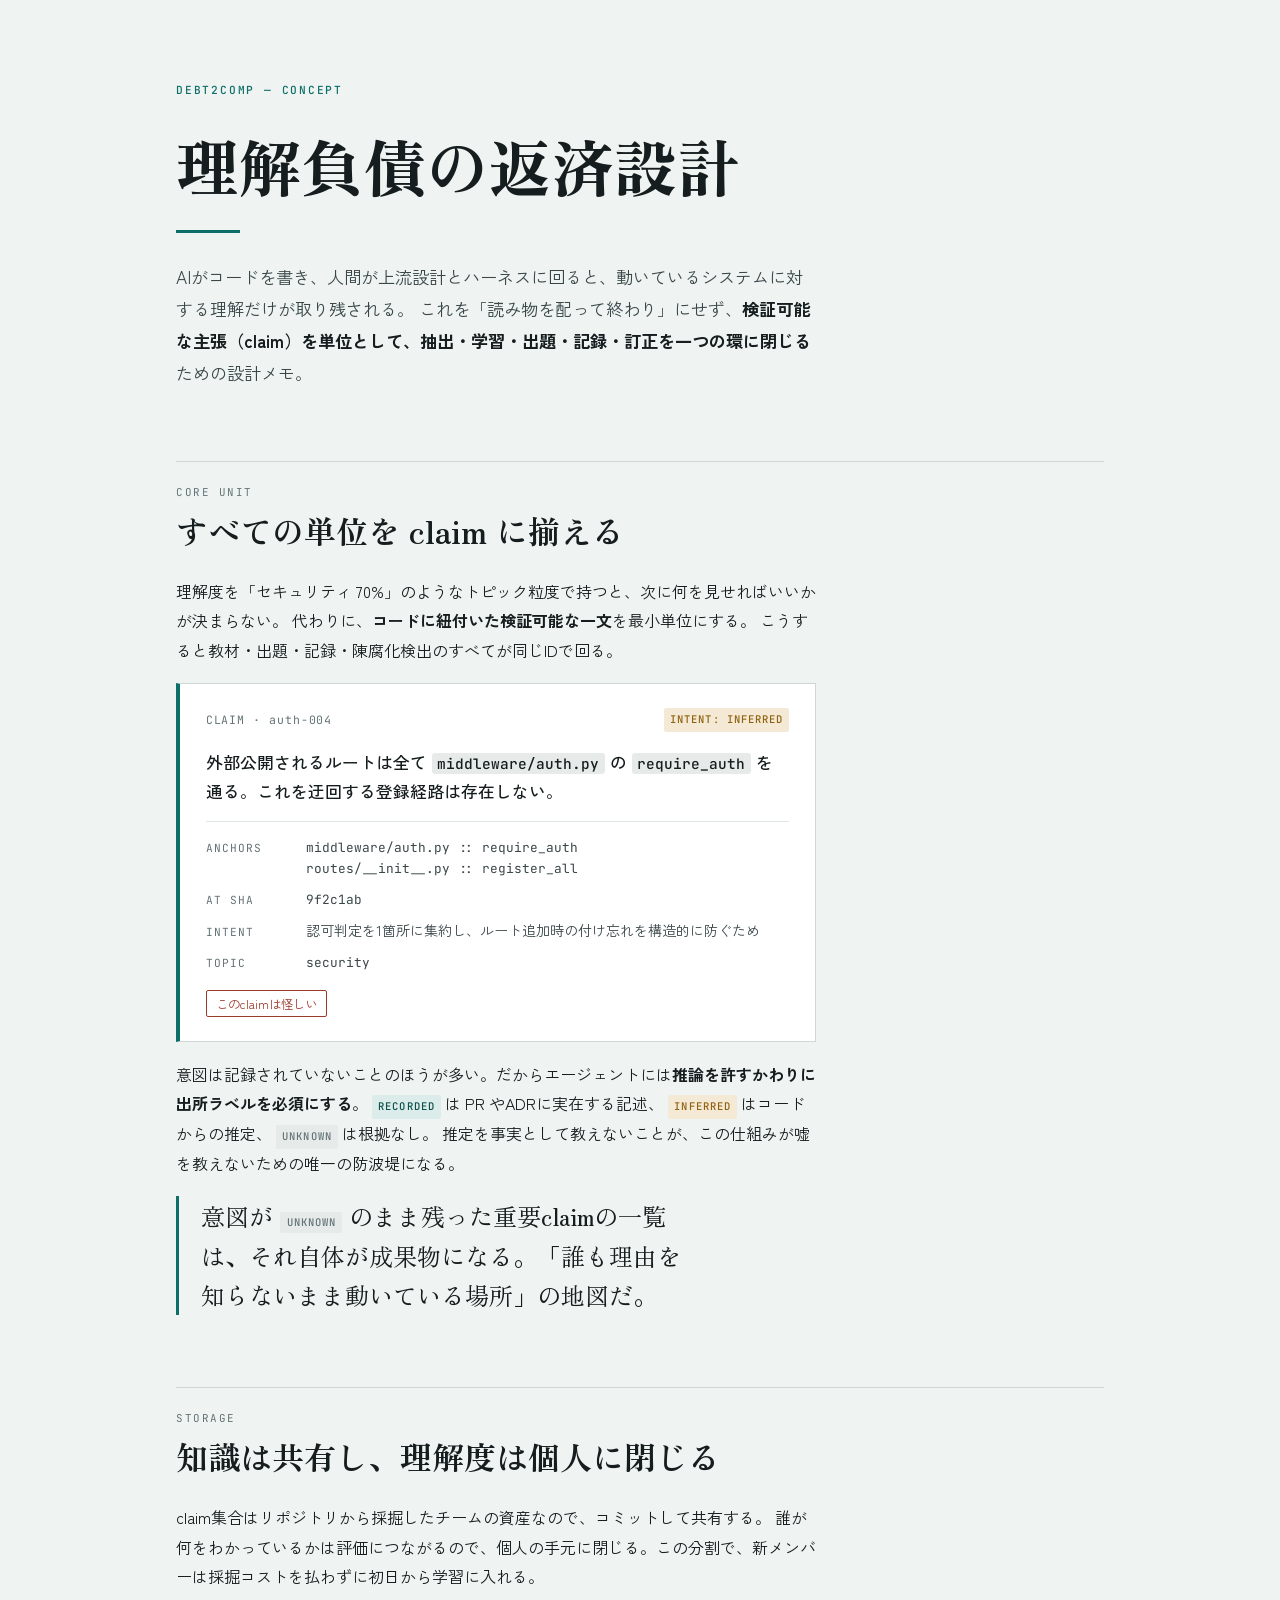
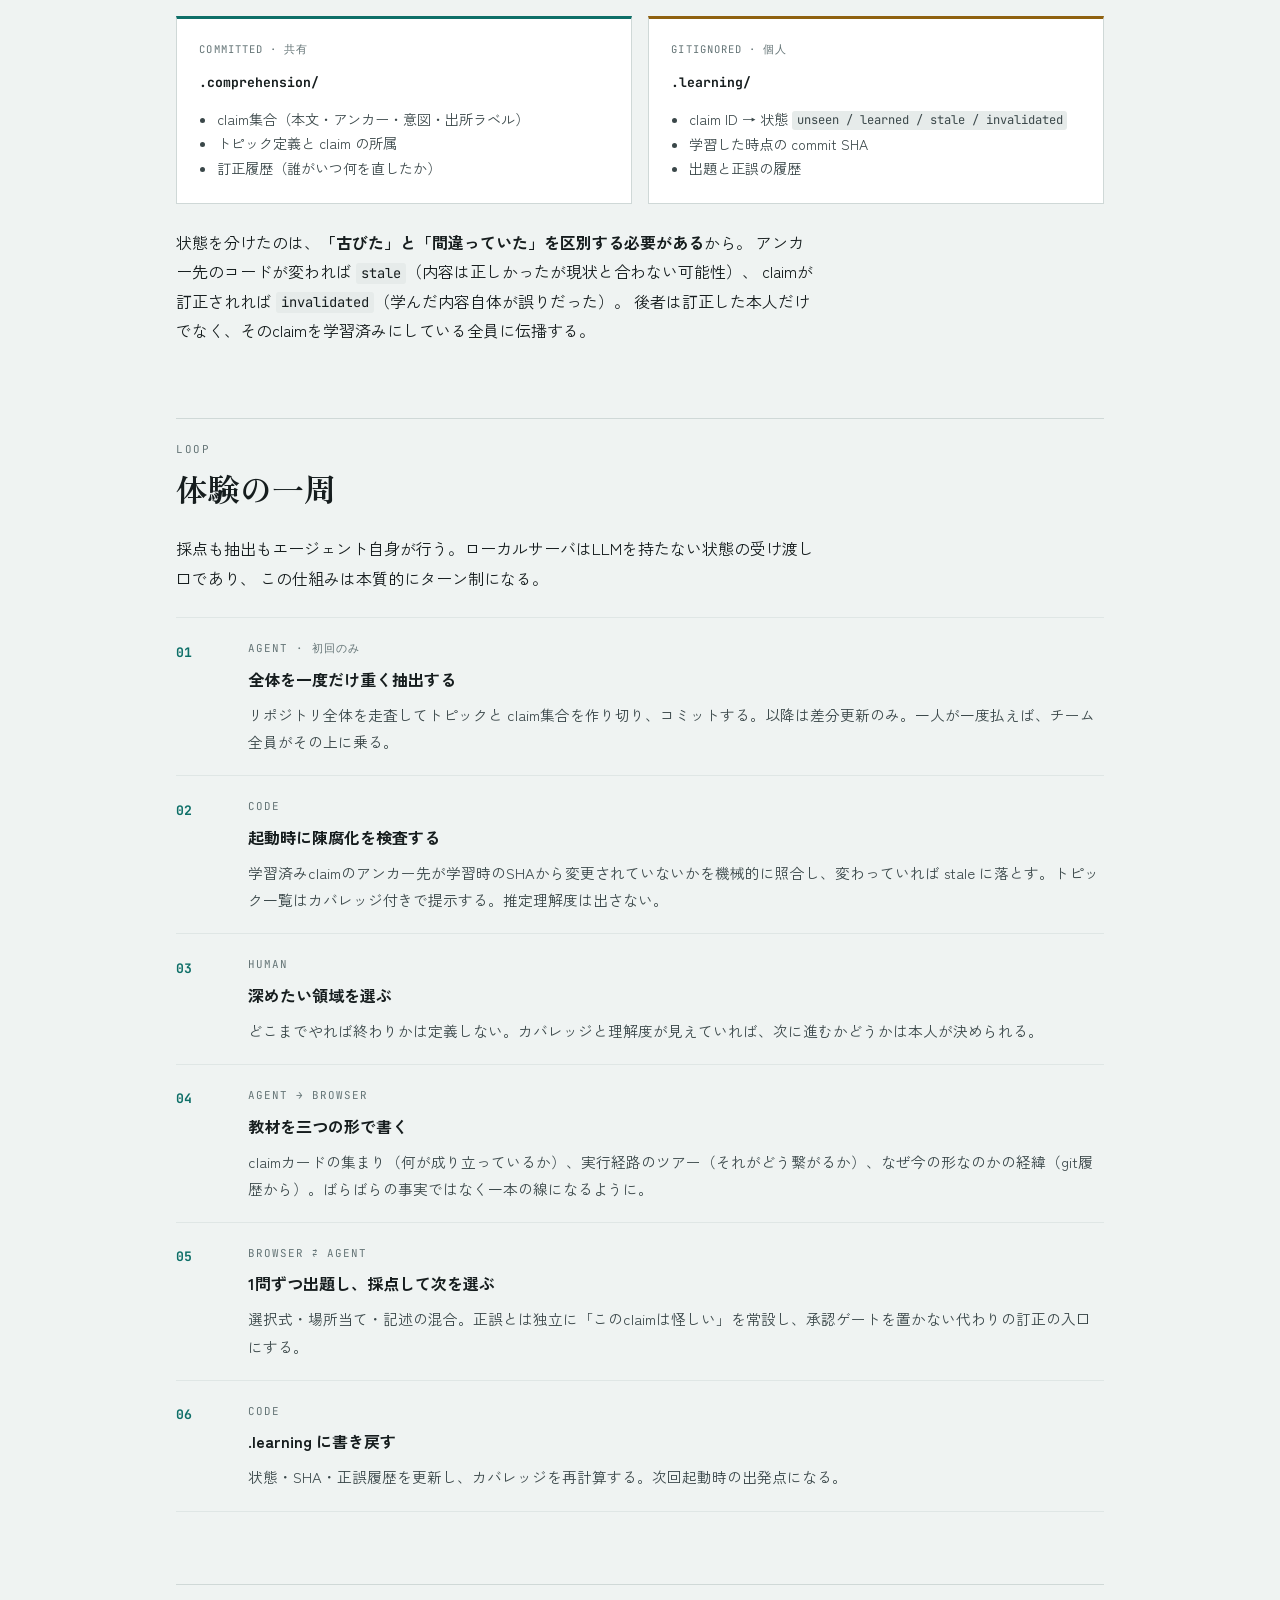
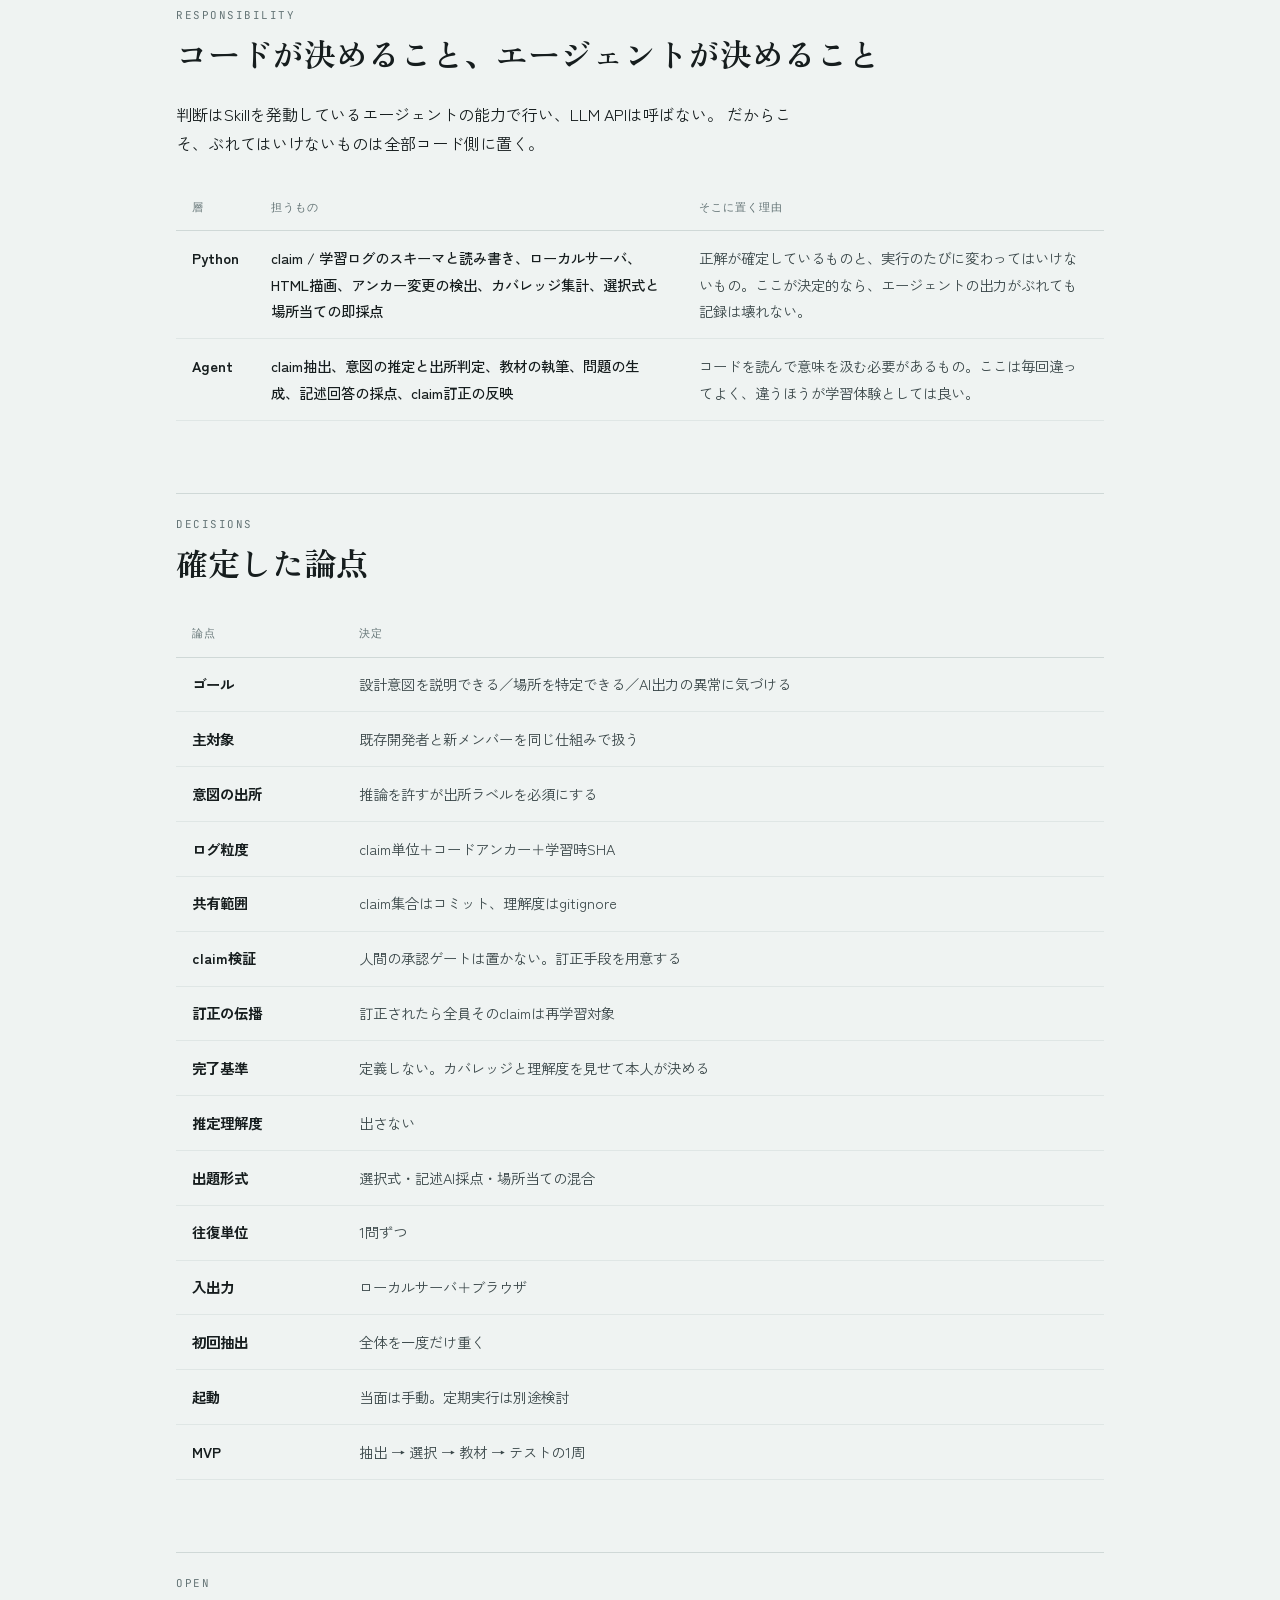
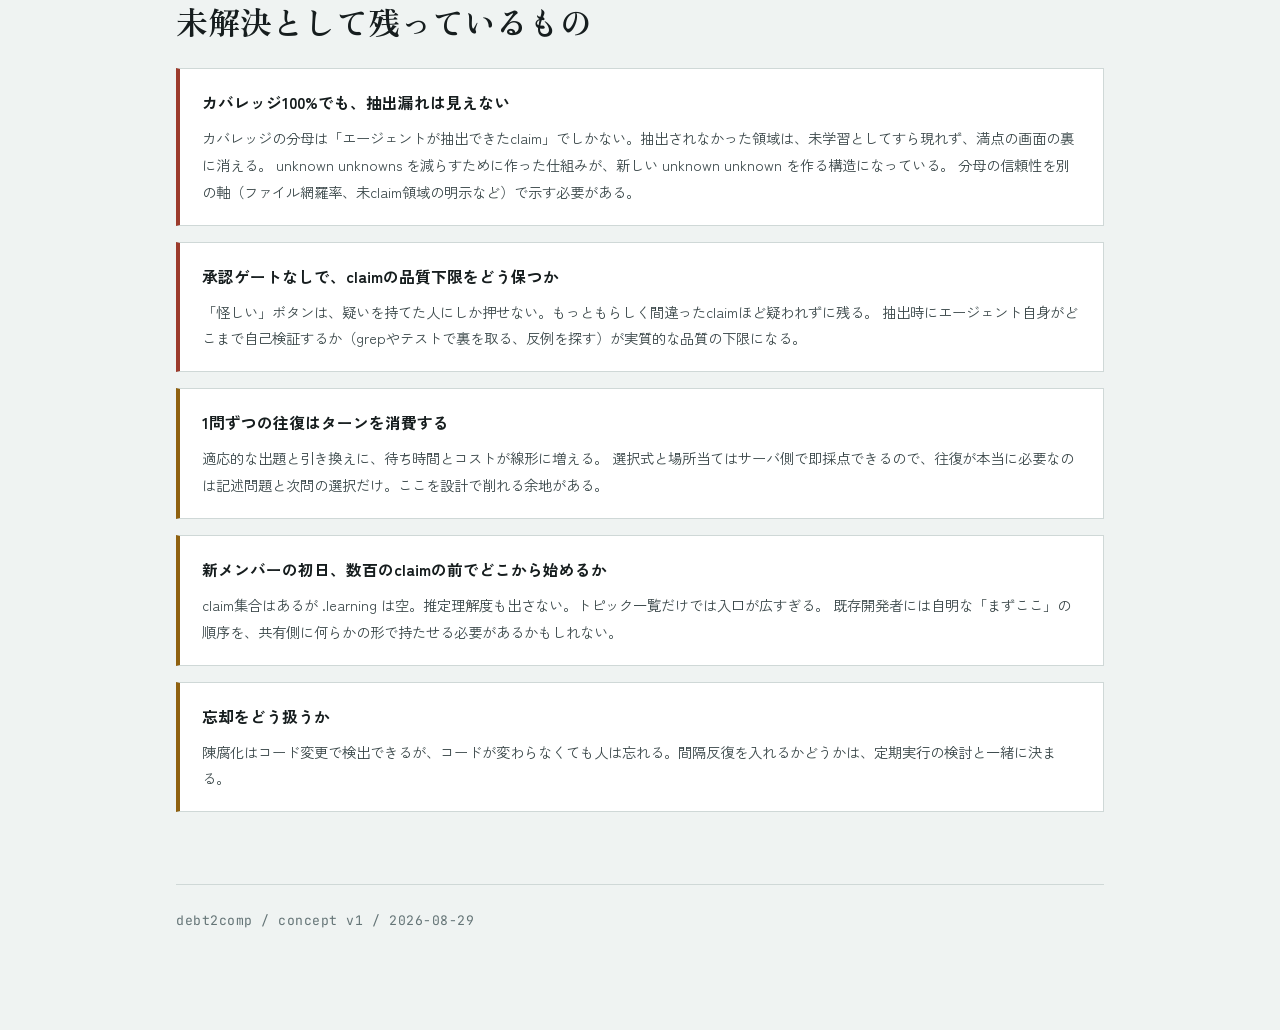
==== docs/concept.html @ 89a6f0db "Add concept doc for comprehension debt skill claimを単位にリポジトリ理解を再構築するAgent Skillの設計コンセプト。 共有するclaim集合と" ====
<!doctype html>
<html lang="ja">
<head>
<meta charset="utf-8">
<meta name="viewport" content="width=device-width, initial-scale=1">
<title>理解負債の返済設計</title>
<link rel="preconnect" href="https://fonts.googleapis.com">
<link rel="preconnect" href="https://fonts.gstatic.com" crossorigin>
<link rel="stylesheet" href="https://fonts.googleapis.com/css2?family=Zen+Old+Mincho:wght@400;700;900&family=Zen+Kaku+Gothic+New:wght@400;500;700&family=JetBrains+Mono:wght@400;500;700&display=swap">

<style>
  :root {
    --bg:        #eff3f2;
    --surface:   #ffffff;
    --surface-2: #e6ebea;
    --ink:       #161d1e;
    --ink-2:     #3a4749;
    --muted:     #647476;
    --rule:      #cfd8d7;
    --rule-soft: #dfe6e5;
    --accent:    #0e6f68;
    --accent-2:  #0b514c;
    --accent-wash:#dcecea;
    --warn:      #8f6110;
    --warn-wash: #f4e9d4;
    --risk:      #9c3b2c;
    --risk-wash: #f4e2de;
    --neutral-chip: #8b9a9b;

    --f-display: "Zen Old Mincho", "Hiragino Mincho ProN", "Yu Mincho", Georgia, serif;
    --f-body: "Zen Kaku Gothic New", "Hiragino Sans", "Yu Gothic", system-ui, sans-serif;
    --f-mono: "JetBrains Mono", ui-monospace, "SFMono-Regular", Menlo, monospace;

    --col: 40rem;
    --wide: 58rem;
  }

  @media (prefers-color-scheme: dark) {
    :root:not([data-theme="light"]) {
      --bg:        #101516;
      --surface:   #171e1f;
      --surface-2: #1e2728;
      --ink:       #e4ebea;
      --ink-2:     #bfcbca;
      --muted:     #8b9c9c;
      --rule:      #2b3737;
      --rule-soft: #232d2e;
      --accent:    #4cb8ad;
      --accent-2:  #7fd3c9;
      --accent-wash:#17322f;
      --warn:      #d4a04a;
      --warn-wash: #33280f;
      --risk:      #e08a78;
      --risk-wash: #3a201a;
      --neutral-chip: #6d7d7e;
    }
  }

  :root[data-theme="dark"] {
    --bg:        #101516;
    --surface:   #171e1f;
    --surface-2: #1e2728;
    --ink:       #e4ebea;
    --ink-2:     #bfcbca;
    --muted:     #8b9c9c;
    --rule:      #2b3737;
    --rule-soft: #232d2e;
    --accent:    #4cb8ad;
    --accent-2:  #7fd3c9;
    --accent-wash:#17322f;
    --warn:      #d4a04a;
    --warn-wash: #33280f;
    --risk:      #e08a78;
    --risk-wash: #3a201a;
    --neutral-chip: #6d7d7e;
  }

  * { box-sizing: border-box; }

  body {
    background: var(--bg);
    color: var(--ink);
    font-family: var(--f-body);
    font-size: 16px;
    line-height: 1.85;
    margin: 0;
    padding: 0 1.5rem 6rem;
    -webkit-font-smoothing: antialiased;
  }

  .wrap {
    max-width: var(--wide);
    margin: 0 auto;
    display: flex;
    flex-direction: column;
    gap: 4.5rem;
  }

  .col { max-width: var(--col); }

  /* ---------- masthead ---------- */

  header.mast {
    padding: 5rem 0 0;
    display: flex;
    flex-direction: column;
    gap: 1.75rem;
  }

  .eyebrow {
    font-family: var(--f-mono);
    font-size: 0.7rem;
    letter-spacing: 0.16em;
    text-transform: uppercase;
    color: var(--accent);
    font-weight: 500;
  }

  h1 {
    font-family: var(--f-display);
    font-weight: 900;
    font-size: clamp(2.4rem, 6vw, 3.9rem);
    line-height: 1.18;
    letter-spacing: 0.01em;
    margin: 0;
    text-wrap: balance;
  }

  .lede {
    font-size: 1.075rem;
    color: var(--ink-2);
    max-width: var(--col);
    margin: 0;
  }

  .mast-rule {
    height: 3px;
    background: var(--accent);
    width: 4rem;
  }

  /* ---------- sections ---------- */

  section {
    display: flex;
    flex-direction: column;
    gap: 1.5rem;
  }

  .sec-head {
    display: flex;
    flex-direction: column;
    gap: 0.4rem;
    border-top: 1px solid var(--rule);
    padding-top: 1.25rem;
  }

  .sec-label {
    font-family: var(--f-mono);
    font-size: 0.68rem;
    letter-spacing: 0.14em;
    text-transform: uppercase;
    color: var(--muted);
  }

  h2 {
    font-family: var(--f-display);
    font-weight: 700;
    font-size: clamp(1.5rem, 3.2vw, 2rem);
    line-height: 1.4;
    margin: 0;
    text-wrap: balance;
  }

  h3 {
    font-family: var(--f-display);
    font-weight: 700;
    font-size: 1.12rem;
    line-height: 1.5;
    margin: 0;
  }

  p { margin: 0; max-width: var(--col); }

  .stack { display: flex; flex-direction: column; gap: 1.1rem; }

  strong { font-weight: 700; color: var(--ink); }

  code, .mono {
    font-family: var(--f-mono);
    font-size: 0.86em;
    background: var(--surface-2);
    padding: 0.1em 0.38em;
    border-radius: 3px;
  }

  /* ---------- claim card ---------- */

  .claim-card {
    background: var(--surface);
    border: 1px solid var(--rule);
    border-left: 4px solid var(--accent);
    padding: 1.5rem 1.6rem;
    display: flex;
    flex-direction: column;
    gap: 1rem;
    max-width: var(--col);
  }

  .claim-id {
    font-family: var(--f-mono);
    font-size: 0.72rem;
    letter-spacing: 0.08em;
    color: var(--muted);
    display: flex;
    justify-content: space-between;
    align-items: center;
    gap: 1rem;
  }

  .claim-body {
    font-size: 1.05rem;
    font-weight: 500;
    line-height: 1.7;
  }

  .claim-meta {
    display: flex;
    flex-direction: column;
    gap: 0.55rem;
    border-top: 1px solid var(--rule-soft);
    padding-top: 0.9rem;
    font-size: 0.86rem;
  }

  .meta-row {
    display: grid;
    grid-template-columns: 5.5rem 1fr;
    gap: 0.75rem;
    align-items: baseline;
  }

  .meta-key {
    font-family: var(--f-mono);
    font-size: 0.7rem;
    letter-spacing: 0.09em;
    text-transform: uppercase;
    color: var(--muted);
  }

  .meta-val { color: var(--ink-2); font-family: var(--f-mono); font-size: 0.8rem; line-height: 1.7; }
  .meta-val.jp { font-family: var(--f-body); font-size: 0.88rem; }

  .chip {
    display: inline-block;
    font-family: var(--f-mono);
    font-size: 0.66rem;
    letter-spacing: 0.1em;
    text-transform: uppercase;
    padding: 0.2em 0.6em;
    border-radius: 2px;
    font-weight: 500;
    white-space: nowrap;
  }
  .chip.recorded { background: var(--accent-wash); color: var(--accent-2); }
  .chip.inferred { background: var(--warn-wash); color: var(--warn); }
  .chip.unknown  { background: var(--surface-2); color: var(--muted); }

  :root[data-theme="dark"] .chip.recorded,
  :root[data-theme="dark"] .chip.inferred { color: var(--ink); }
  @media (prefers-color-scheme: dark) {
    :root:not([data-theme="light"]) .chip.recorded,
    :root:not([data-theme="light"]) .chip.inferred { color: var(--ink); }
  }

  .doubt-btn {
    font-family: var(--f-body);
    font-size: 0.78rem;
    color: var(--risk);
    border: 1px solid var(--risk);
    background: transparent;
    padding: 0.3em 0.75em;
    border-radius: 2px;
    align-self: flex-start;
  }

  /* ---------- two-layer diagram ---------- */

  .layers {
    display: grid;
    grid-template-columns: 1fr 1fr;
    gap: 1rem;
    max-width: var(--wide);
  }
  @media (max-width: 40rem) { .layers { grid-template-columns: 1fr; } }

  .layer {
    background: var(--surface);
    border: 1px solid var(--rule);
    padding: 1.35rem 1.4rem;
    display: flex;
    flex-direction: column;
    gap: 0.7rem;
  }
  .layer.shared { border-top: 3px solid var(--accent); }
  .layer.private { border-top: 3px solid var(--warn); }

  .layer-path {
    font-family: var(--f-mono);
    font-size: 0.82rem;
    font-weight: 700;
    color: var(--ink);
  }
  .layer-tag {
    font-family: var(--f-mono);
    font-size: 0.66rem;
    letter-spacing: 0.1em;
    text-transform: uppercase;
    color: var(--muted);
  }
  .layer ul {
    margin: 0; padding-left: 1.1rem;
    font-size: 0.88rem; color: var(--ink-2);
    line-height: 1.75;
  }

  /* ---------- flow ---------- */

  ol.flow {
    list-style: none;
    counter-reset: step;
    margin: 0; padding: 0;
    display: flex;
    flex-direction: column;
    gap: 0;
    max-width: var(--wide);
  }

  ol.flow > li {
    counter-increment: step;
    display: grid;
    grid-template-columns: 3.25rem 1fr;
    gap: 1.25rem;
    padding: 1.25rem 0;
    border-bottom: 1px solid var(--rule-soft);
  }
  ol.flow > li:first-child { border-top: 1px solid var(--rule-soft); }

  ol.flow > li::before {
    content: counter(step, decimal-leading-zero);
    font-family: var(--f-mono);
    font-size: 0.82rem;
    font-weight: 700;
    color: var(--accent);
    padding-top: 0.15rem;
  }

  .flow-body { display: flex; flex-direction: column; gap: 0.4rem; }
  .flow-title { font-weight: 700; font-size: 1rem; }
  .flow-desc { font-size: 0.92rem; color: var(--ink-2); }
  .flow-actor {
    font-family: var(--f-mono);
    font-size: 0.68rem;
    letter-spacing: 0.09em;
    text-transform: uppercase;
    color: var(--muted);
  }

  /* ---------- split table ---------- */

  .table-scroll { overflow-x: auto; max-width: var(--wide); }

  table {
    border-collapse: collapse;
    width: 100%;
    min-width: 34rem;
    font-size: 0.9rem;
  }
  th, td {
    text-align: left;
    padding: 0.85rem 1rem;
    border-bottom: 1px solid var(--rule-soft);
    vertical-align: top;
  }
  thead th {
    font-family: var(--f-mono);
    font-size: 0.68rem;
    letter-spacing: 0.1em;
    text-transform: uppercase;
    color: var(--muted);
    border-bottom: 1px solid var(--rule);
    font-weight: 500;
  }
  tbody td:first-child { font-weight: 700; white-space: nowrap; }
  td.q { color: var(--ink); font-weight: 500; }
  td.a { color: var(--ink-2); }

  /* ---------- risk list ---------- */

  .risks { display: flex; flex-direction: column; gap: 1rem; max-width: var(--wide); }

  .risk-item {
    background: var(--surface);
    border: 1px solid var(--rule);
    border-left: 4px solid var(--risk);
    padding: 1.2rem 1.35rem;
    display: flex;
    flex-direction: column;
    gap: 0.5rem;
  }
  .risk-item.soft { border-left-color: var(--warn); }
  .risk-head { font-weight: 700; font-size: 0.98rem; }
  .risk-text { font-size: 0.9rem; color: var(--ink-2); }

  /* ---------- pull ---------- */

  .pull {
    font-family: var(--f-display);
    font-size: clamp(1.15rem, 2.6vw, 1.5rem);
    line-height: 1.65;
    color: var(--ink);
    border-left: 3px solid var(--accent);
    padding-left: 1.4rem;
    max-width: var(--col);
    text-wrap: balance;
  }

  footer {
    border-top: 1px solid var(--rule);
    padding-top: 1.5rem;
    font-size: 0.82rem;
    color: var(--muted);
    font-family: var(--f-mono);
    letter-spacing: 0.04em;
  }
</style>

</head>
<body>

<div class="wrap">

  <header class="mast">
    <div class="eyebrow">debt2comp — concept</div>
    <h1>理解負債の返済設計</h1>
    <div class="mast-rule"></div>
    <p class="lede">
      AIがコードを書き、人間が上流設計とハーネスに回ると、動いているシステムに対する理解だけが取り残される。
      これを「読み物を配って終わり」にせず、<strong>検証可能な主張（claim）を単位として、抽出・学習・出題・記録・訂正を一つの環に閉じる</strong>ための設計メモ。
    </p>
  </header>

  <section>
    <div class="sec-head">
      <div class="sec-label">core unit</div>
      <h2>すべての単位を claim に揃える</h2>
    </div>
    <div class="stack">
      <p>
        理解度を「セキュリティ 70%」のようなトピック粒度で持つと、次に何を見せればいいかが決まらない。
        代わりに、<strong>コードに紐付いた検証可能な一文</strong>を最小単位にする。
        こうすると教材・出題・記録・陳腐化検出のすべてが同じIDで回る。
      </p>

      <div class="claim-card">
        <div class="claim-id">
          <span>CLAIM · auth-004</span>
          <span class="chip inferred">intent: inferred</span>
        </div>
        <div class="claim-body">
          外部公開されるルートは全て <code>middleware/auth.py</code> の <code>require_auth</code> を通る。これを迂回する登録経路は存在しない。
        </div>
        <div class="claim-meta">
          <div class="meta-row">
            <span class="meta-key">anchors</span>
            <span class="meta-val">middleware/auth.py :: require_auth<br>routes/__init__.py :: register_all</span>
          </div>
          <div class="meta-row">
            <span class="meta-key">at sha</span>
            <span class="meta-val">9f2c1ab</span>
          </div>
          <div class="meta-row">
            <span class="meta-key">intent</span>
            <span class="meta-val jp">認可判定を1箇所に集約し、ルート追加時の付け忘れを構造的に防ぐため</span>
          </div>
          <div class="meta-row">
            <span class="meta-key">topic</span>
            <span class="meta-val">security</span>
          </div>
        </div>
        <button class="doubt-btn" type="button">このclaimは怪しい</button>
      </div>

      <p>
        意図は記録されていないことのほうが多い。だからエージェントには<strong>推論を許すかわりに出所ラベルを必須にする</strong>。
        <span class="chip recorded">recorded</span> は PR やADRに実在する記述、
        <span class="chip inferred">inferred</span> はコードからの推定、
        <span class="chip unknown">unknown</span> は根拠なし。
        推定を事実として教えないことが、この仕組みが嘘を教えないための唯一の防波堤になる。
      </p>

      <p class="pull">
        意図が <span class="chip unknown">unknown</span> のまま残った重要claimの一覧は、それ自体が成果物になる。「誰も理由を知らないまま動いている場所」の地図だ。
      </p>
    </div>
  </section>

  <section>
    <div class="sec-head">
      <div class="sec-label">storage</div>
      <h2>知識は共有し、理解度は個人に閉じる</h2>
    </div>
    <p>
      claim集合はリポジトリから採掘したチームの資産なので、コミットして共有する。
      誰が何をわかっているかは評価につながるので、個人の手元に閉じる。この分割で、新メンバーは採掘コストを払わずに初日から学習に入れる。
    </p>
    <div class="layers">
      <div class="layer shared">
        <div class="layer-tag">committed · 共有</div>
        <div class="layer-path">.comprehension/</div>
        <ul>
          <li>claim集合（本文・アンカー・意図・出所ラベル）</li>
          <li>トピック定義と claim の所属</li>
          <li>訂正履歴（誰がいつ何を直したか）</li>
        </ul>
      </div>
      <div class="layer private">
        <div class="layer-tag">gitignored · 個人</div>
        <div class="layer-path">.learning/</div>
        <ul>
          <li>claim ID → 状態 <span class="mono">unseen / learned / stale / invalidated</span></li>
          <li>学習した時点の commit SHA</li>
          <li>出題と正誤の履歴</li>
        </ul>
      </div>
    </div>
    <p>
      状態を分けたのは、<strong>「古びた」と「間違っていた」を区別する必要がある</strong>から。
      アンカー先のコードが変われば <span class="mono">stale</span>（内容は正しかったが現状と合わない可能性）、
      claimが訂正されれば <span class="mono">invalidated</span>（学んだ内容自体が誤りだった）。
      後者は訂正した本人だけでなく、そのclaimを学習済みにしている全員に伝播する。
    </p>
  </section>

  <section>
    <div class="sec-head">
      <div class="sec-label">loop</div>
      <h2>体験の一周</h2>
    </div>
    <p>
      採点も抽出もエージェント自身が行う。ローカルサーバはLLMを持たない状態の受け渡し口であり、
      この仕組みは本質的にターン制になる。
    </p>
    <ol class="flow">
      <li>
        <div class="flow-body">
          <span class="flow-actor">agent · 初回のみ</span>
          <span class="flow-title">全体を一度だけ重く抽出する</span>
          <span class="flow-desc">リポジトリ全体を走査してトピックと claim集合を作り切り、コミットする。以降は差分更新のみ。一人が一度払えば、チーム全員がその上に乗る。</span>
        </div>
      </li>
      <li>
        <div class="flow-body">
          <span class="flow-actor">code</span>
          <span class="flow-title">起動時に陳腐化を検査する</span>
          <span class="flow-desc">学習済みclaimのアンカー先が学習時のSHAから変更されていないかを機械的に照合し、変わっていれば stale に落とす。トピック一覧はカバレッジ付きで提示する。推定理解度は出さない。</span>
        </div>
      </li>
      <li>
        <div class="flow-body">
          <span class="flow-actor">human</span>
          <span class="flow-title">深めたい領域を選ぶ</span>
          <span class="flow-desc">どこまでやれば終わりかは定義しない。カバレッジと理解度が見えていれば、次に進むかどうかは本人が決められる。</span>
        </div>
      </li>
      <li>
        <div class="flow-body">
          <span class="flow-actor">agent → browser</span>
          <span class="flow-title">教材を三つの形で書く</span>
          <span class="flow-desc">claimカードの集まり（何が成り立っているか）、実行経路のツアー（それがどう繋がるか）、なぜ今の形なのかの経緯（git履歴から）。ばらばらの事実ではなく一本の線になるように。</span>
        </div>
      </li>
      <li>
        <div class="flow-body">
          <span class="flow-actor">browser ⇄ agent</span>
          <span class="flow-title">1問ずつ出題し、採点して次を選ぶ</span>
          <span class="flow-desc">選択式・場所当て・記述の混合。正誤とは独立に「このclaimは怪しい」を常設し、承認ゲートを置かない代わりの訂正の入口にする。</span>
        </div>
      </li>
      <li>
        <div class="flow-body">
          <span class="flow-actor">code</span>
          <span class="flow-title">.learning に書き戻す</span>
          <span class="flow-desc">状態・SHA・正誤履歴を更新し、カバレッジを再計算する。次回起動時の出発点になる。</span>
        </div>
      </li>
    </ol>
  </section>

  <section>
    <div class="sec-head">
      <div class="sec-label">responsibility</div>
      <h2>コードが決めること、エージェントが決めること</h2>
    </div>
    <p>
      判断はSkillを発動しているエージェントの能力で行い、LLM APIは呼ばない。
      だからこそ、ぶれてはいけないものは全部コード側に置く。
    </p>
    <div class="table-scroll">
      <table>
        <thead>
          <tr><th>層</th><th>担うもの</th><th>そこに置く理由</th></tr>
        </thead>
        <tbody>
          <tr>
            <td>Python</td>
            <td class="q">claim / 学習ログのスキーマと読み書き、ローカルサーバ、HTML描画、アンカー変更の検出、カバレッジ集計、選択式と場所当ての即採点</td>
            <td class="a">正解が確定しているものと、実行のたびに変わってはいけないもの。ここが決定的なら、エージェントの出力がぶれても記録は壊れない。</td>
          </tr>
          <tr>
            <td>Agent</td>
            <td class="q">claim抽出、意図の推定と出所判定、教材の執筆、問題の生成、記述回答の採点、claim訂正の反映</td>
            <td class="a">コードを読んで意味を汲む必要があるもの。ここは毎回違ってよく、違うほうが学習体験としては良い。</td>
          </tr>
        </tbody>
      </table>
    </div>
  </section>

  <section>
    <div class="sec-head">
      <div class="sec-label">decisions</div>
      <h2>確定した論点</h2>
    </div>
    <div class="table-scroll">
      <table>
        <thead>
          <tr><th>論点</th><th>決定</th></tr>
        </thead>
        <tbody>
          <tr><td>ゴール</td><td class="a">設計意図を説明できる／場所を特定できる／AI出力の異常に気づける</td></tr>
          <tr><td>主対象</td><td class="a">既存開発者と新メンバーを同じ仕組みで扱う</td></tr>
          <tr><td>意図の出所</td><td class="a">推論を許すが出所ラベルを必須にする</td></tr>
          <tr><td>ログ粒度</td><td class="a">claim単位＋コードアンカー＋学習時SHA</td></tr>
          <tr><td>共有範囲</td><td class="a">claim集合はコミット、理解度はgitignore</td></tr>
          <tr><td>claim検証</td><td class="a">人間の承認ゲートは置かない。訂正手段を用意する</td></tr>
          <tr><td>訂正の伝播</td><td class="a">訂正されたら全員そのclaimは再学習対象</td></tr>
          <tr><td>完了基準</td><td class="a">定義しない。カバレッジと理解度を見せて本人が決める</td></tr>
          <tr><td>推定理解度</td><td class="a">出さない</td></tr>
          <tr><td>出題形式</td><td class="a">選択式・記述AI採点・場所当ての混合</td></tr>
          <tr><td>往復単位</td><td class="a">1問ずつ</td></tr>
          <tr><td>入出力</td><td class="a">ローカルサーバ＋ブラウザ</td></tr>
          <tr><td>初回抽出</td><td class="a">全体を一度だけ重く</td></tr>
          <tr><td>起動</td><td class="a">当面は手動。定期実行は別途検討</td></tr>
          <tr><td>MVP</td><td class="a">抽出 → 選択 → 教材 → テストの1周</td></tr>
        </tbody>
      </table>
    </div>
  </section>

  <section>
    <div class="sec-head">
      <div class="sec-label">open</div>
      <h2>未解決として残っているもの</h2>
    </div>
    <div class="risks">
      <div class="risk-item">
        <div class="risk-head">カバレッジ100%でも、抽出漏れは見えない</div>
        <div class="risk-text">
          カバレッジの分母は「エージェントが抽出できたclaim」でしかない。抽出されなかった領域は、未学習としてすら現れず、満点の画面の裏に消える。
          unknown unknowns を減らすために作った仕組みが、新しい unknown unknown を作る構造になっている。
          分母の信頼性を別の軸（ファイル網羅率、未claim領域の明示など）で示す必要がある。
        </div>
      </div>
      <div class="risk-item">
        <div class="risk-head">承認ゲートなしで、claimの品質下限をどう保つか</div>
        <div class="risk-text">
          「怪しい」ボタンは、疑いを持てた人にしか押せない。もっともらしく間違ったclaimほど疑われずに残る。
          抽出時にエージェント自身がどこまで自己検証するか（grepやテストで裏を取る、反例を探す）が実質的な品質の下限になる。
        </div>
      </div>
      <div class="risk-item soft">
        <div class="risk-head">1問ずつの往復はターンを消費する</div>
        <div class="risk-text">
          適応的な出題と引き換えに、待ち時間とコストが線形に増える。
          選択式と場所当てはサーバ側で即採点できるので、往復が本当に必要なのは記述問題と次問の選択だけ。ここを設計で削れる余地がある。
        </div>
      </div>
      <div class="risk-item soft">
        <div class="risk-head">新メンバーの初日、数百のclaimの前でどこから始めるか</div>
        <div class="risk-text">
          claim集合はあるが .learning は空。推定理解度も出さない。トピック一覧だけでは入口が広すぎる。
          既存開発者には自明な「まずここ」の順序を、共有側に何らかの形で持たせる必要があるかもしれない。
        </div>
      </div>
      <div class="risk-item soft">
        <div class="risk-head">忘却をどう扱うか</div>
        <div class="risk-text">
          陳腐化はコード変更で検出できるが、コードが変わらなくても人は忘れる。間隔反復を入れるかどうかは、定期実行の検討と一緒に決まる。
        </div>
      </div>
    </div>
  </section>

  <footer>
    debt2comp / concept v1 / 2026-08-29
  </footer>

</div>

</body>
</html>
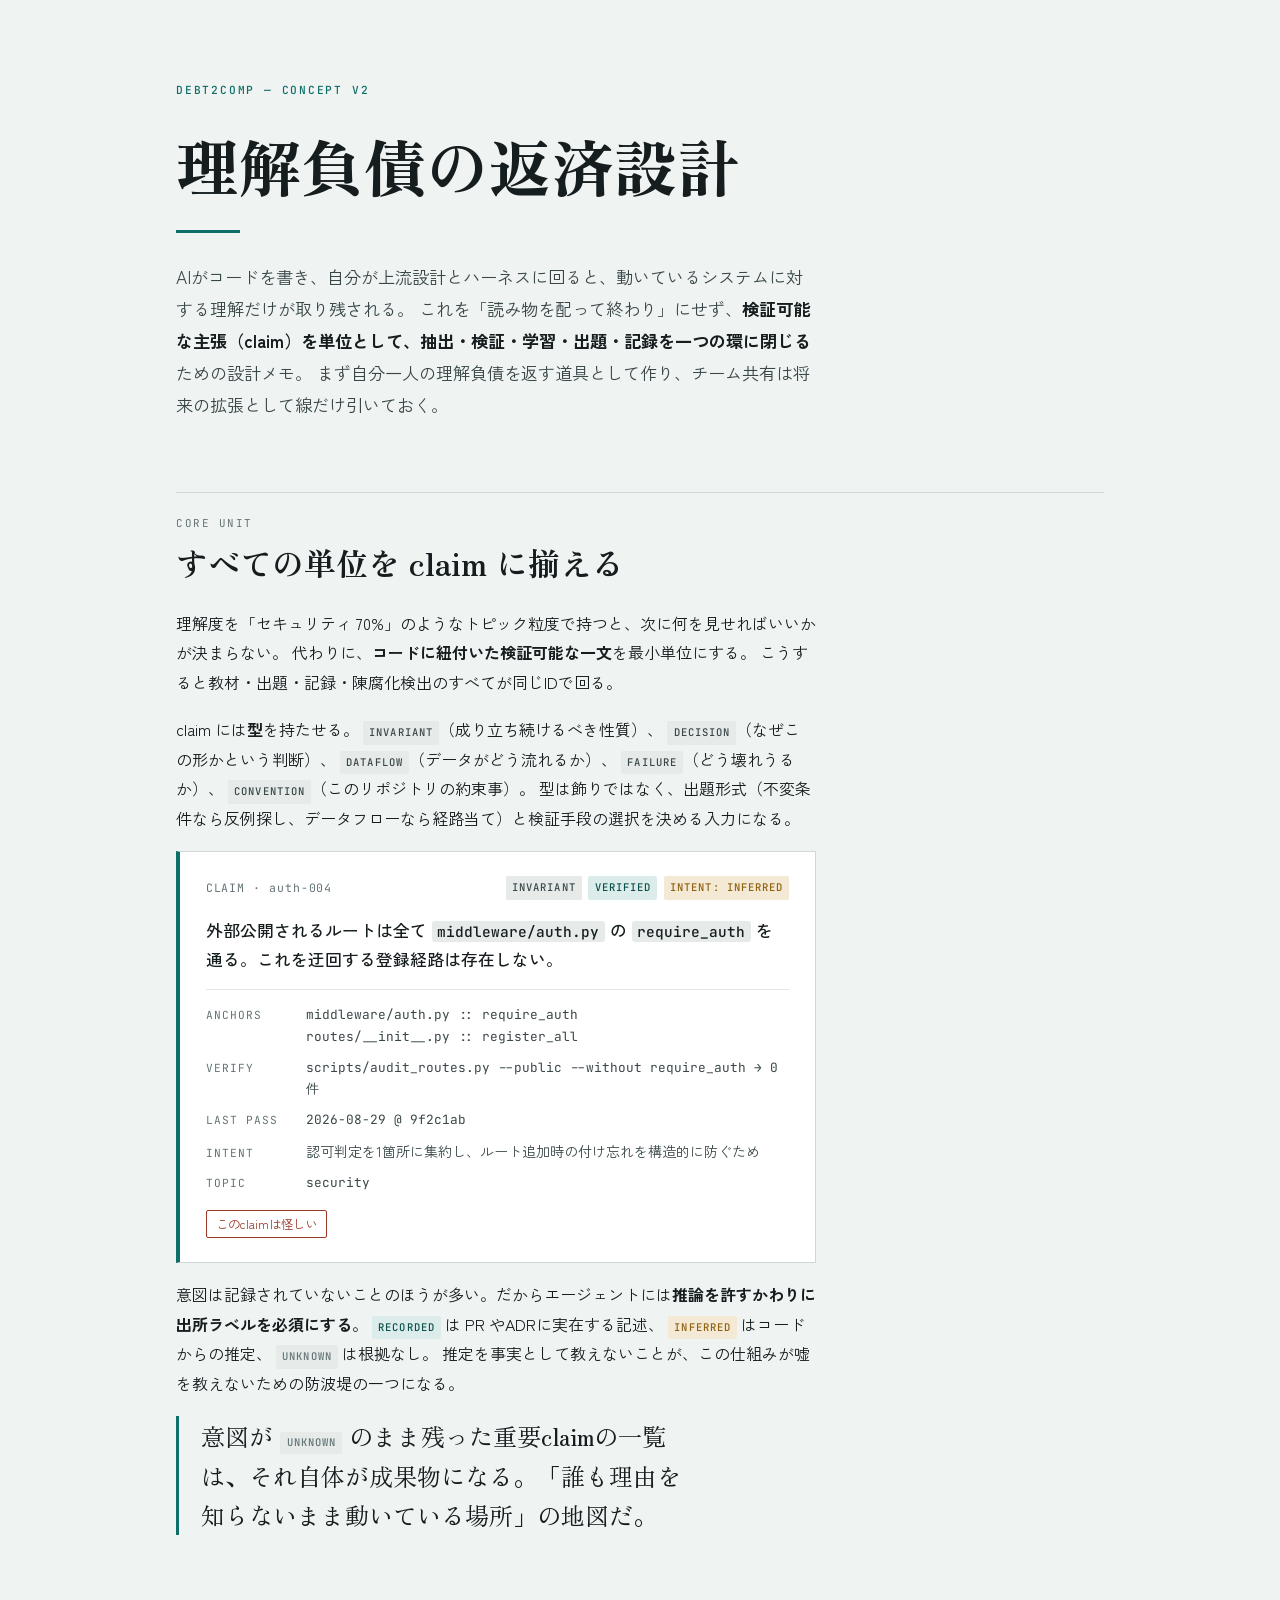
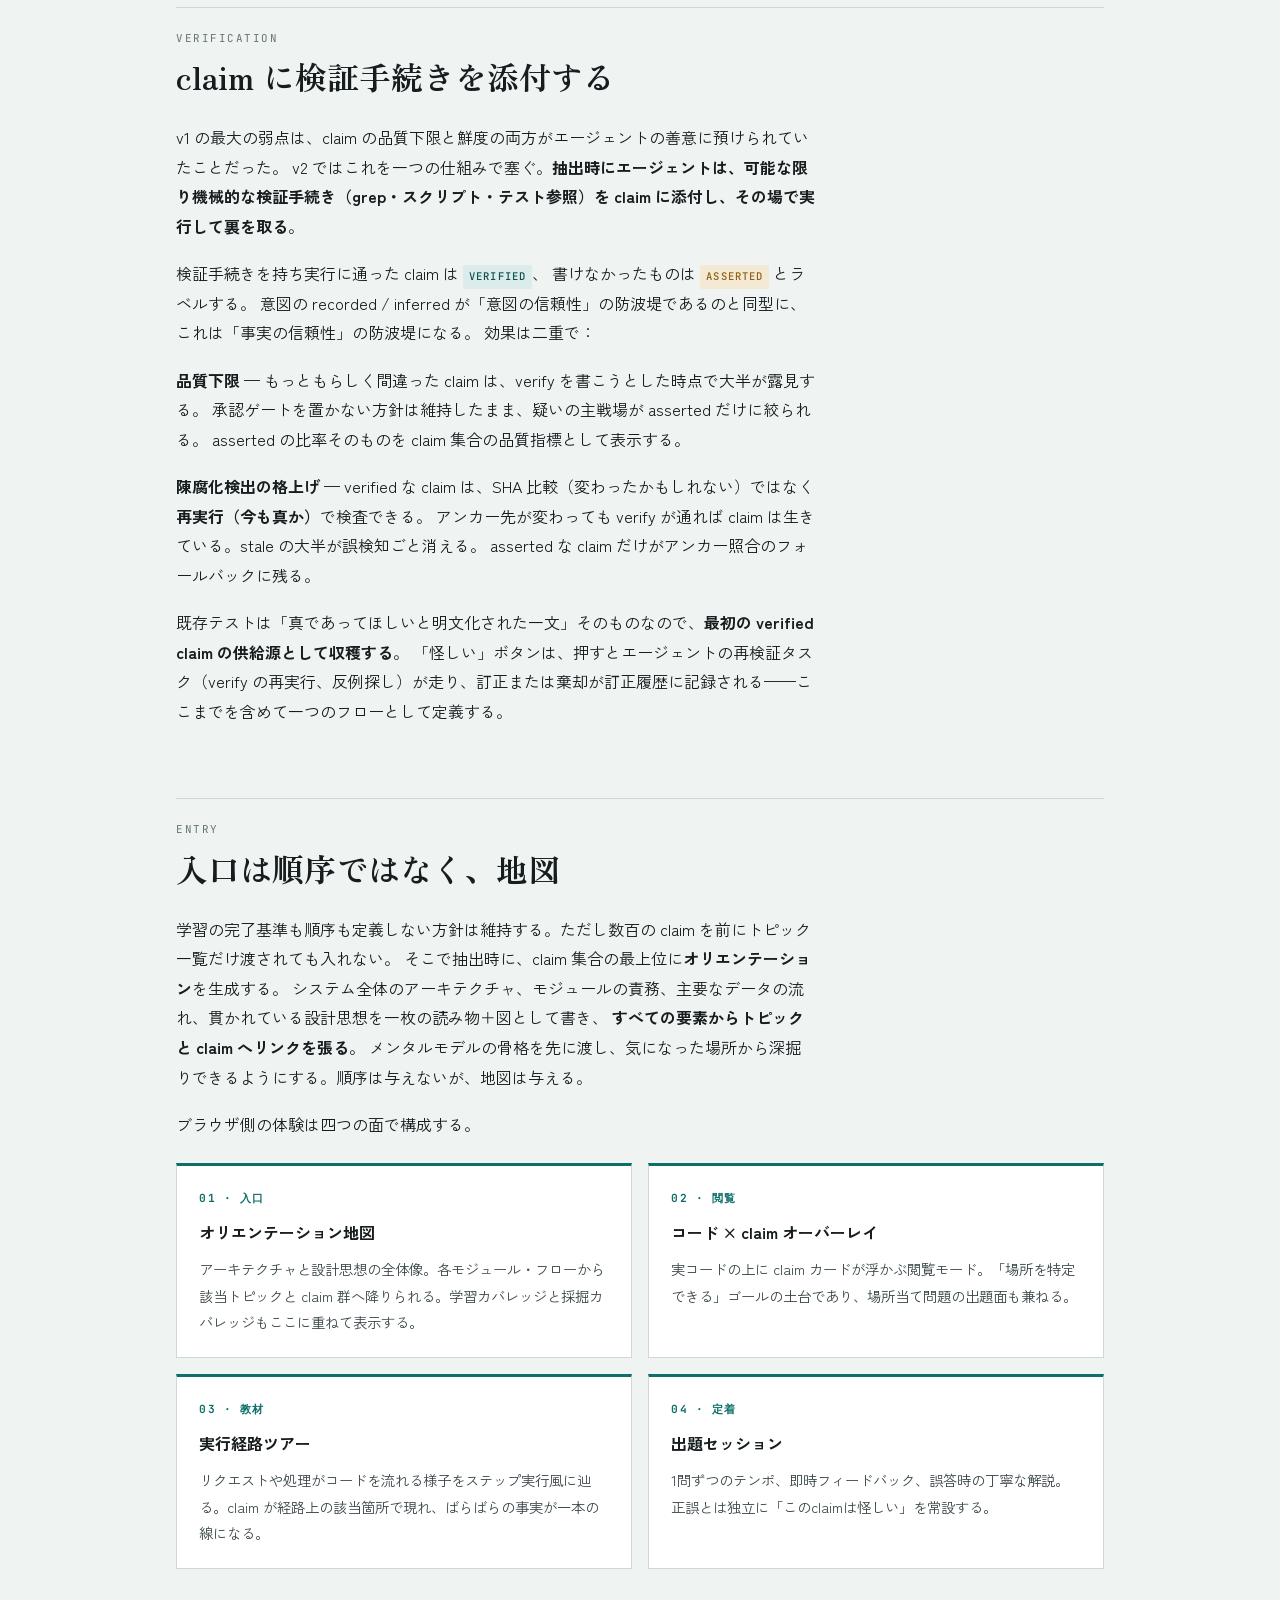
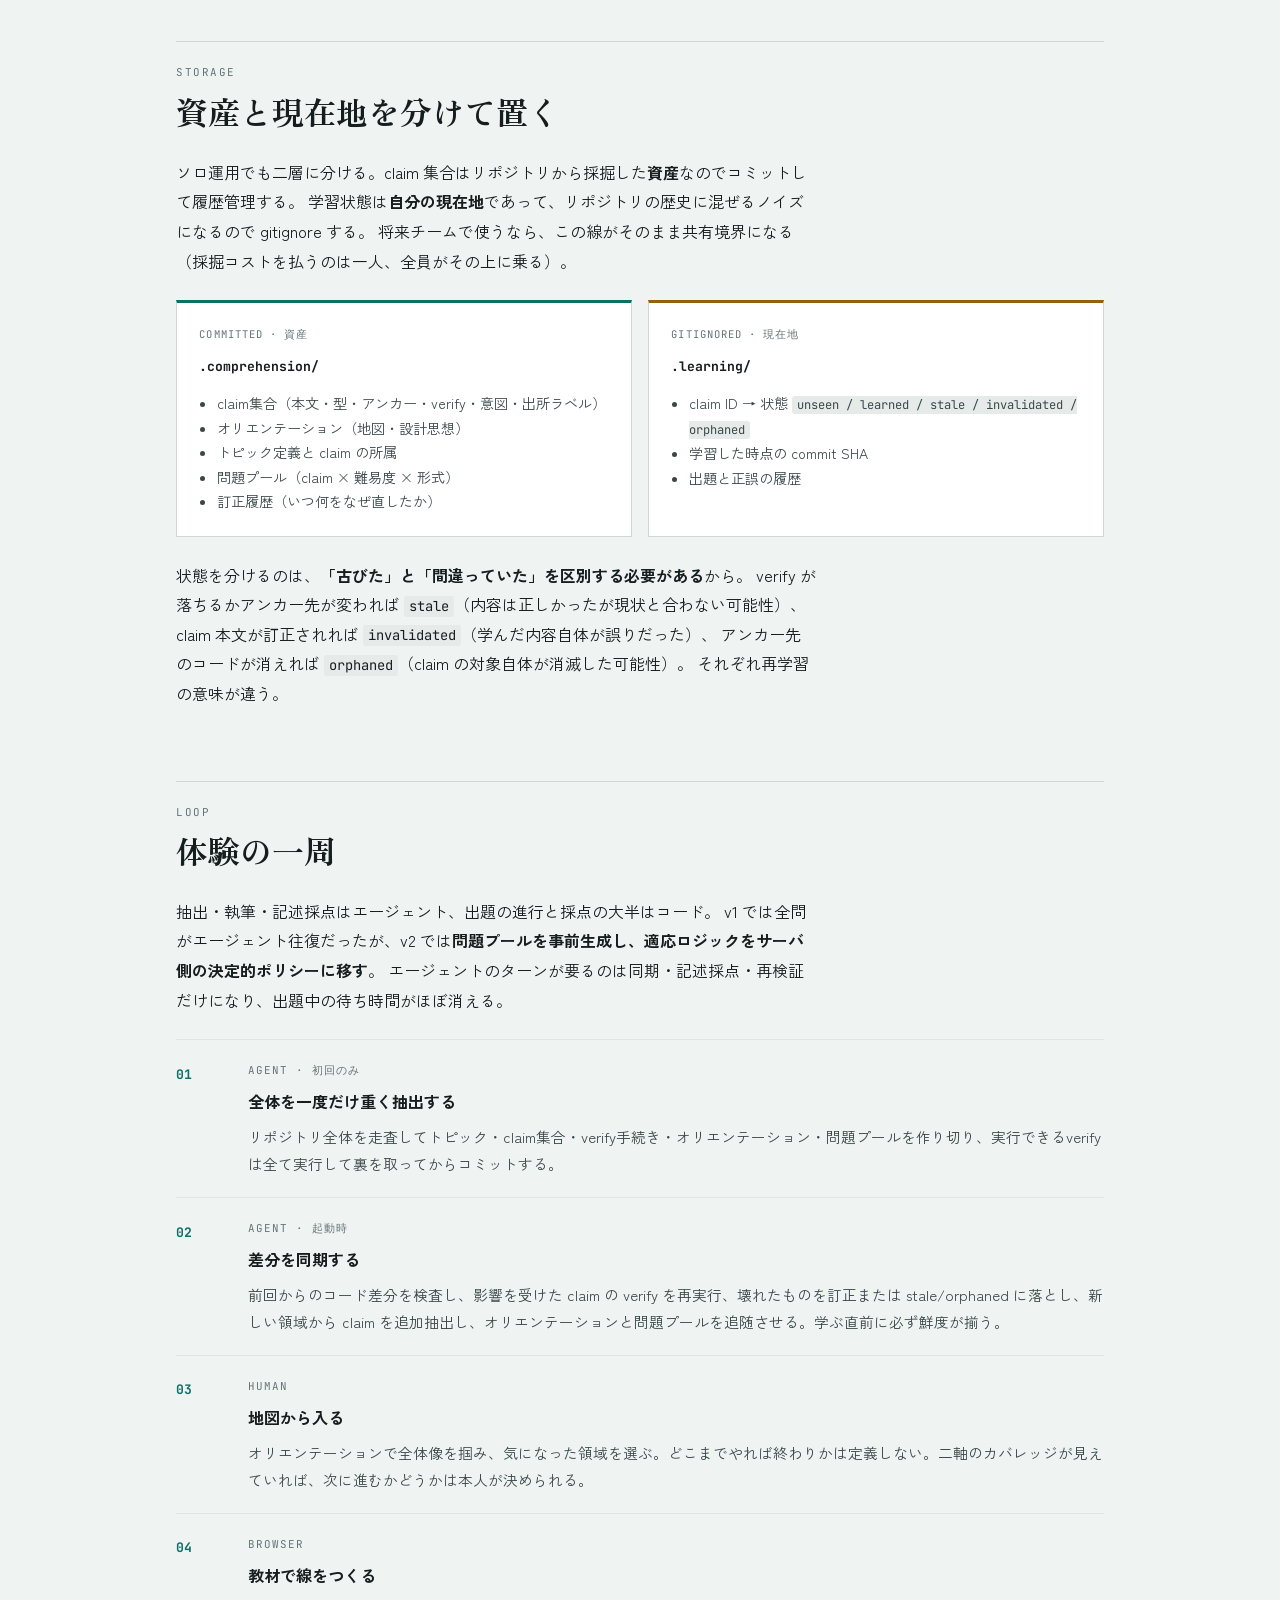
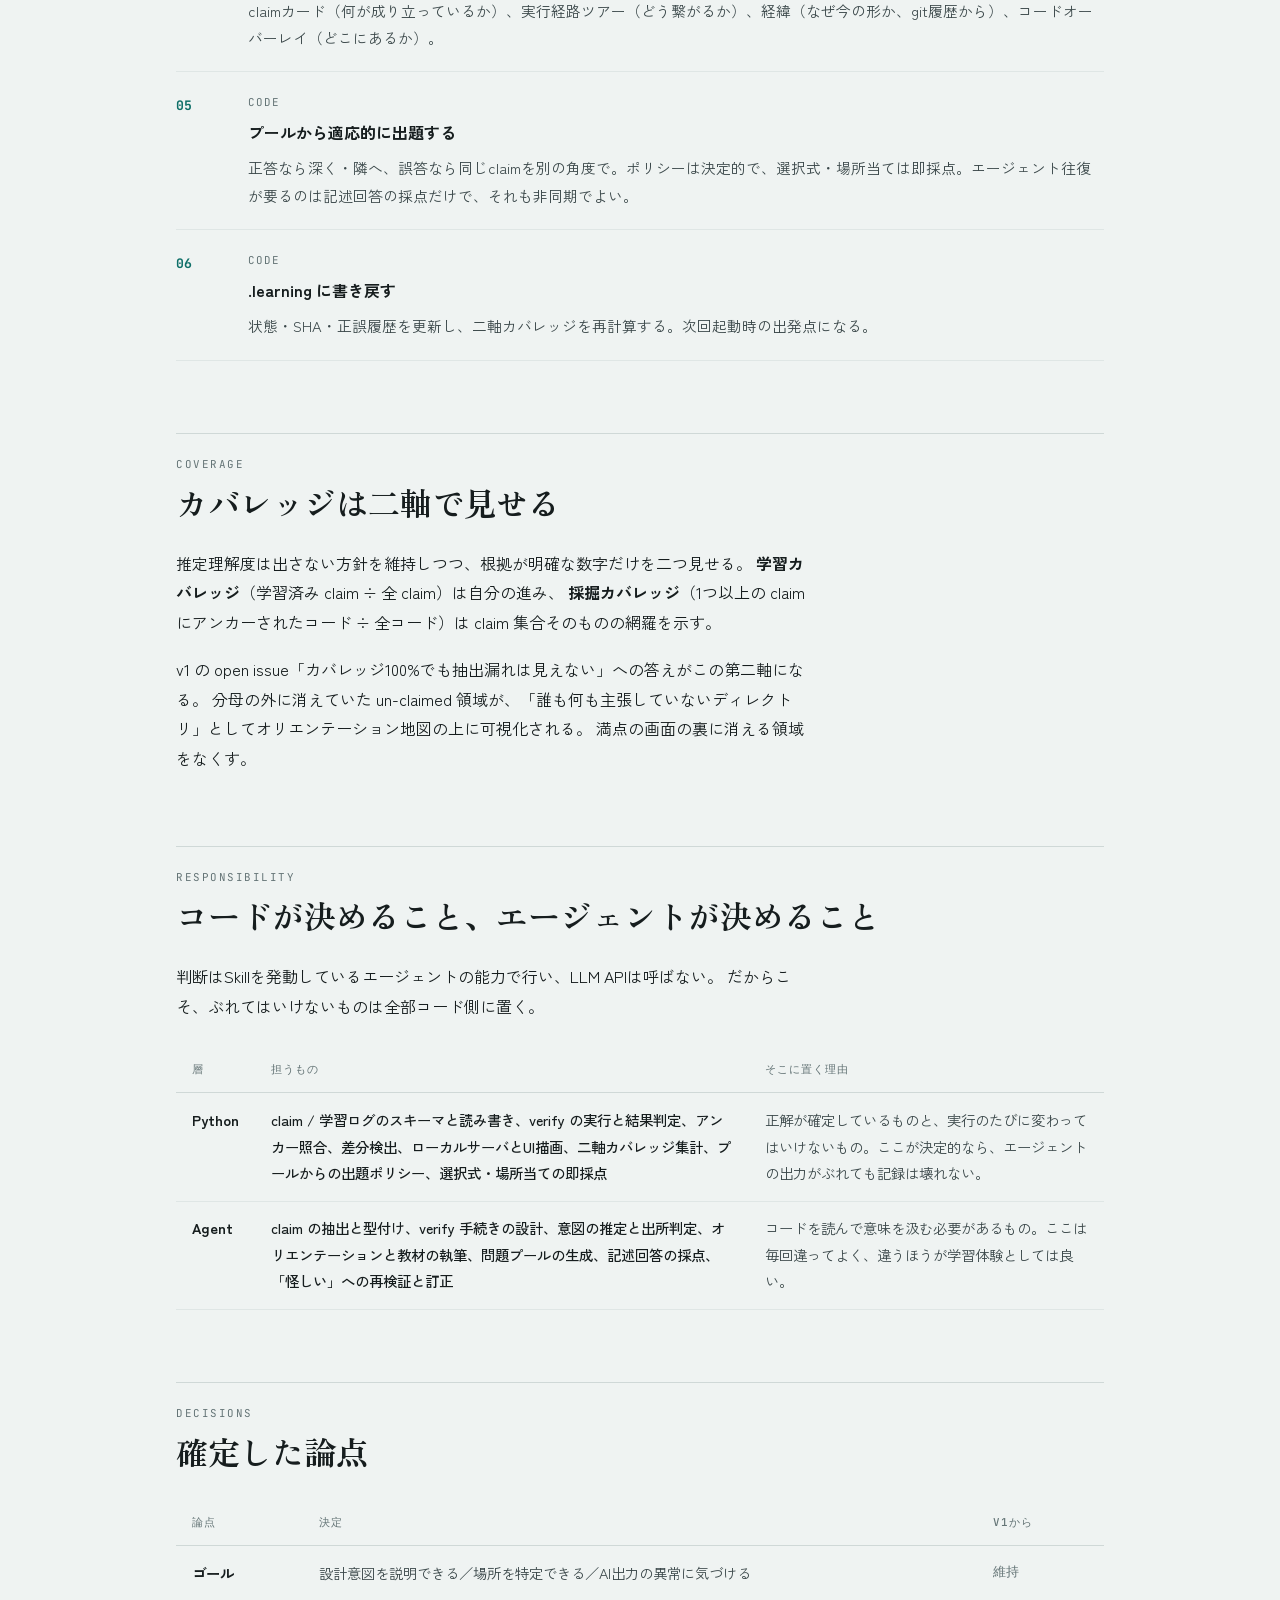
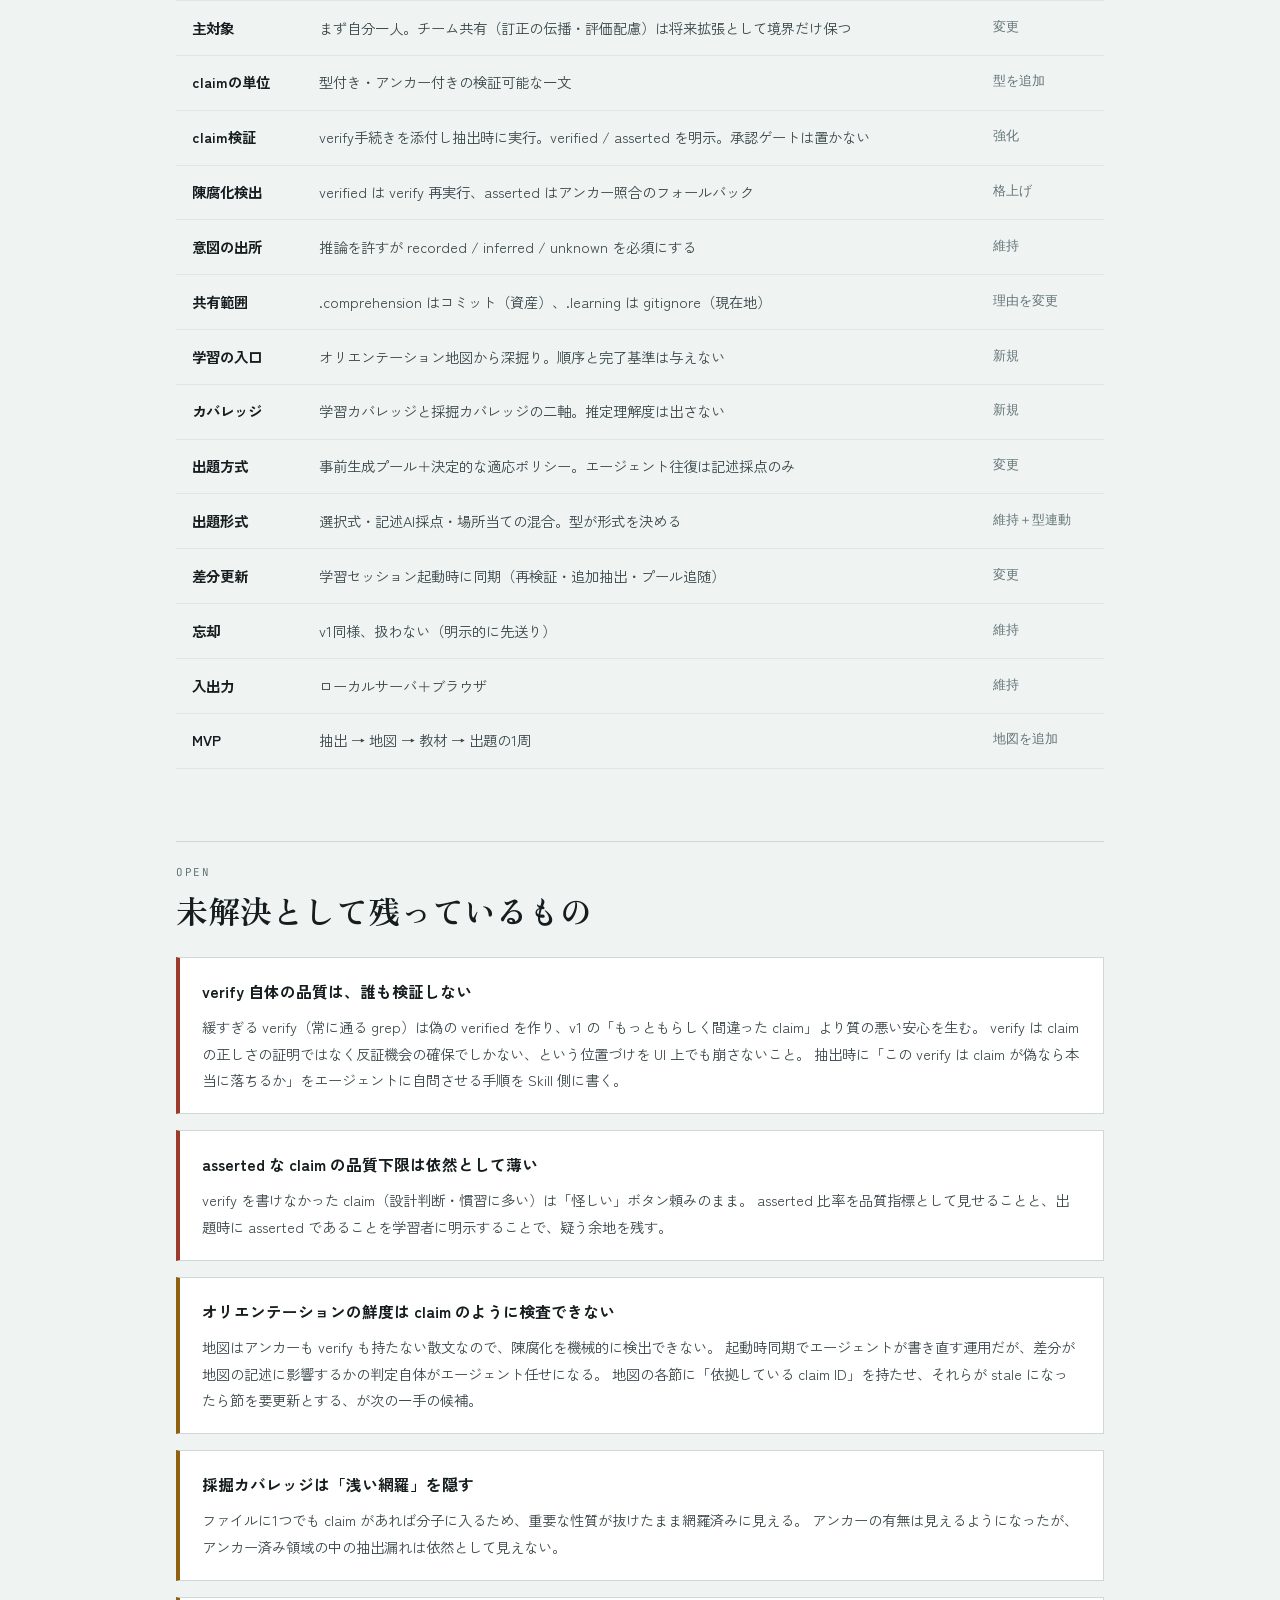
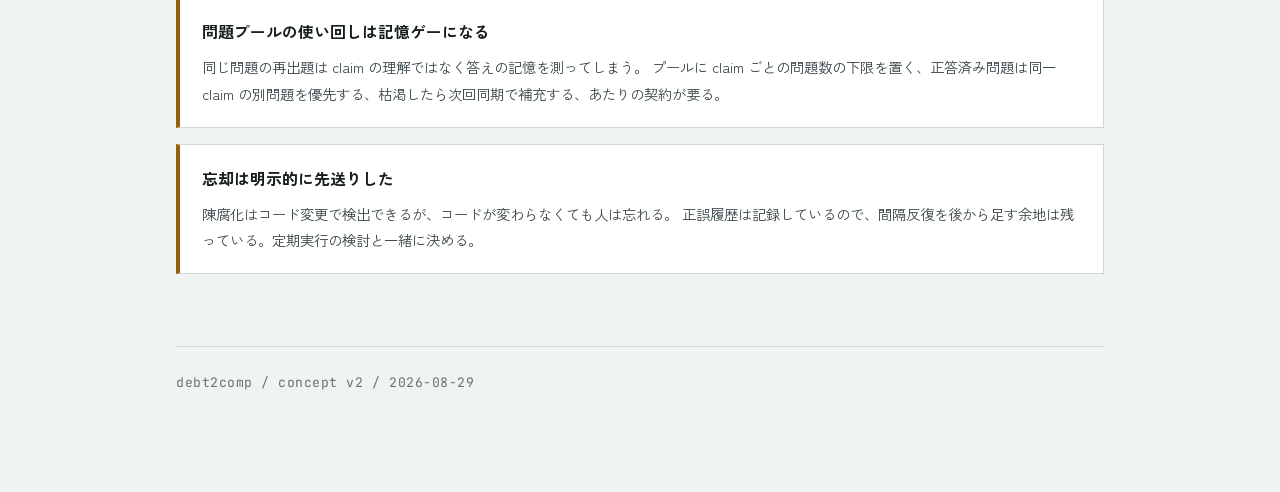
==== commit 7ba57c25: "Revise concept to v2: solo-first, verifiable claims, orientation map - Narrow primary audience to so" ====
--- a/docs/concept.html
+++ b/docs/concept.html
@@ -216,7 +216,10 @@
     justify-content: space-between;
     align-items: center;
     gap: 1rem;
-  }
+    flex-wrap: wrap;
+  }
+
+  .claim-chips { display: flex; gap: 0.4rem; flex-wrap: wrap; }
 
   .claim-body {
     font-size: 1.05rem;
@@ -265,12 +268,19 @@
   .chip.recorded { background: var(--accent-wash); color: var(--accent-2); }
   .chip.inferred { background: var(--warn-wash); color: var(--warn); }
   .chip.unknown  { background: var(--surface-2); color: var(--muted); }
+  .chip.verified { background: var(--accent-wash); color: var(--accent-2); }
+  .chip.asserted { background: var(--warn-wash); color: var(--warn); }
+  .chip.type     { background: var(--surface-2); color: var(--ink-2); }
 
   :root[data-theme="dark"] .chip.recorded,
-  :root[data-theme="dark"] .chip.inferred { color: var(--ink); }
+  :root[data-theme="dark"] .chip.inferred,
+  :root[data-theme="dark"] .chip.verified,
+  :root[data-theme="dark"] .chip.asserted { color: var(--ink); }
   @media (prefers-color-scheme: dark) {
     :root:not([data-theme="light"]) .chip.recorded,
-    :root:not([data-theme="light"]) .chip.inferred { color: var(--ink); }
+    :root:not([data-theme="light"]) .chip.inferred,
+    :root:not([data-theme="light"]) .chip.verified,
+    :root:not([data-theme="light"]) .chip.asserted { color: var(--ink); }
   }
 
   .doubt-btn {
@@ -284,7 +294,7 @@
     align-self: flex-start;
   }
 
-  /* ---------- two-layer diagram ---------- */
+  /* ---------- grid diagrams ---------- */
 
   .layers {
     display: grid;
@@ -323,6 +333,33 @@
     font-size: 0.88rem; color: var(--ink-2);
     line-height: 1.75;
   }
+
+  .surfaces {
+    display: grid;
+    grid-template-columns: 1fr 1fr;
+    gap: 1rem;
+    max-width: var(--wide);
+  }
+  @media (max-width: 40rem) { .surfaces { grid-template-columns: 1fr; } }
+
+  .surface-card {
+    background: var(--surface);
+    border: 1px solid var(--rule);
+    border-top: 3px solid var(--accent);
+    padding: 1.35rem 1.4rem;
+    display: flex;
+    flex-direction: column;
+    gap: 0.55rem;
+  }
+  .surface-num {
+    font-family: var(--f-mono);
+    font-size: 0.7rem;
+    letter-spacing: 0.1em;
+    color: var(--accent);
+    font-weight: 700;
+  }
+  .surface-title { font-weight: 700; font-size: 1rem; }
+  .surface-desc { font-size: 0.9rem; color: var(--ink-2); }
 
   /* ---------- flow ---------- */
 
@@ -394,6 +431,12 @@
   tbody td:first-child { font-weight: 700; white-space: nowrap; }
   td.q { color: var(--ink); font-weight: 500; }
   td.a { color: var(--ink-2); }
+  td.delta {
+    color: var(--muted);
+    font-size: 0.8rem;
+    white-space: nowrap;
+    font-family: var(--f-mono);
+  }
 
   /* ---------- risk list ---------- */
 
@@ -441,12 +484,13 @@
 <div class="wrap">
 
   <header class="mast">
-    <div class="eyebrow">debt2comp — concept</div>
+    <div class="eyebrow">debt2comp — concept v2</div>
     <h1>理解負債の返済設計</h1>
     <div class="mast-rule"></div>
     <p class="lede">
-      AIがコードを書き、人間が上流設計とハーネスに回ると、動いているシステムに対する理解だけが取り残される。
-      これを「読み物を配って終わり」にせず、<strong>検証可能な主張（claim）を単位として、抽出・学習・出題・記録・訂正を一つの環に閉じる</strong>ための設計メモ。
+      AIがコードを書き、自分が上流設計とハーネスに回ると、動いているシステムに対する理解だけが取り残される。
+      これを「読み物を配って終わり」にせず、<strong>検証可能な主張（claim）を単位として、抽出・検証・学習・出題・記録を一つの環に閉じる</strong>ための設計メモ。
+      まず自分一人の理解負債を返す道具として作り、チーム共有は将来の拡張として線だけ引いておく。
     </p>
   </header>
 
@@ -461,11 +505,24 @@
         代わりに、<strong>コードに紐付いた検証可能な一文</strong>を最小単位にする。
         こうすると教材・出題・記録・陳腐化検出のすべてが同じIDで回る。
       </p>
+      <p>
+        claim には<strong>型</strong>を持たせる。
+        <span class="chip type">invariant</span>（成り立ち続けるべき性質）、
+        <span class="chip type">decision</span>（なぜこの形かという判断）、
+        <span class="chip type">dataflow</span>（データがどう流れるか）、
+        <span class="chip type">failure</span>（どう壊れうるか）、
+        <span class="chip type">convention</span>（このリポジトリの約束事）。
+        型は飾りではなく、出題形式（不変条件なら反例探し、データフローなら経路当て）と検証手段の選択を決める入力になる。
+      </p>
 
       <div class="claim-card">
         <div class="claim-id">
           <span>CLAIM · auth-004</span>
-          <span class="chip inferred">intent: inferred</span>
+          <span class="claim-chips">
+            <span class="chip type">invariant</span>
+            <span class="chip verified">verified</span>
+            <span class="chip inferred">intent: inferred</span>
+          </span>
         </div>
         <div class="claim-body">
           外部公開されるルートは全て <code>middleware/auth.py</code> の <code>require_auth</code> を通る。これを迂回する登録経路は存在しない。
@@ -476,8 +533,12 @@
             <span class="meta-val">middleware/auth.py :: require_auth<br>routes/__init__.py :: register_all</span>
           </div>
           <div class="meta-row">
-            <span class="meta-key">at sha</span>
-            <span class="meta-val">9f2c1ab</span>
+            <span class="meta-key">verify</span>
+            <span class="meta-val">scripts/audit_routes.py --public --without require_auth → 0件</span>
+          </div>
+          <div class="meta-row">
+            <span class="meta-key">last pass</span>
+            <span class="meta-val">2026-08-29 @ 9f2c1ab</span>
           </div>
           <div class="meta-row">
             <span class="meta-key">intent</span>
@@ -496,49 +557,125 @@
         <span class="chip recorded">recorded</span> は PR やADRに実在する記述、
         <span class="chip inferred">inferred</span> はコードからの推定、
         <span class="chip unknown">unknown</span> は根拠なし。
-        推定を事実として教えないことが、この仕組みが嘘を教えないための唯一の防波堤になる。
+        推定を事実として教えないことが、この仕組みが嘘を教えないための防波堤の一つになる。
       </p>
 
       <p class="pull">
         意図が <span class="chip unknown">unknown</span> のまま残った重要claimの一覧は、それ自体が成果物になる。「誰も理由を知らないまま動いている場所」の地図だ。
       </p>
+    </div>
+  </section>
+
+  <section>
+    <div class="sec-head">
+      <div class="sec-label">verification</div>
+      <h2>claim に検証手続きを添付する</h2>
+    </div>
+    <div class="stack">
+      <p>
+        v1 の最大の弱点は、claim の品質下限と鮮度の両方がエージェントの善意に預けられていたことだった。
+        v2 ではこれを一つの仕組みで塞ぐ。<strong>抽出時にエージェントは、可能な限り機械的な検証手続き（grep・スクリプト・テスト参照）を claim に添付し、その場で実行して裏を取る</strong>。
+      </p>
+      <p>
+        検証手続きを持ち実行に通った claim は <span class="chip verified">verified</span>、
+        書けなかったものは <span class="chip asserted">asserted</span> とラベルする。
+        意図の recorded / inferred が「意図の信頼性」の防波堤であるのと同型に、これは「事実の信頼性」の防波堤になる。
+        効果は二重で：
+      </p>
+      <p>
+        <strong>品質下限</strong> — もっともらしく間違った claim は、verify を書こうとした時点で大半が露見する。
+        承認ゲートを置かない方針は維持したまま、疑いの主戦場が asserted だけに絞られる。
+        asserted の比率そのものを claim 集合の品質指標として表示する。
+      </p>
+      <p>
+        <strong>陳腐化検出の格上げ</strong> — verified な claim は、SHA 比較（変わったかもしれない）ではなく<strong>再実行（今も真か）</strong>で検査できる。
+        アンカー先が変わっても verify が通れば claim は生きている。stale の大半が誤検知ごと消える。
+        asserted な claim だけがアンカー照合のフォールバックに残る。
+      </p>
+      <p>
+        既存テストは「真であってほしいと明文化された一文」そのものなので、<strong>最初の verified claim の供給源として収穫する</strong>。
+        「怪しい」ボタンは、押すとエージェントの再検証タスク（verify の再実行、反例探し）が走り、訂正または棄却が訂正履歴に記録される——ここまでを含めて一つのフローとして定義する。
+      </p>
+    </div>
+  </section>
+
+  <section>
+    <div class="sec-head">
+      <div class="sec-label">entry</div>
+      <h2>入口は順序ではなく、地図</h2>
+    </div>
+    <div class="stack">
+      <p>
+        学習の完了基準も順序も定義しない方針は維持する。ただし数百の claim を前にトピック一覧だけ渡されても入れない。
+        そこで抽出時に、claim 集合の最上位に<strong>オリエンテーション</strong>を生成する。
+        システム全体のアーキテクチャ、モジュールの責務、主要なデータの流れ、貫かれている設計思想を一枚の読み物＋図として書き、
+        <strong>すべての要素からトピックと claim へリンクを張る</strong>。
+        メンタルモデルの骨格を先に渡し、気になった場所から深掘りできるようにする。順序は与えないが、地図は与える。
+      </p>
+      <p>ブラウザ側の体験は四つの面で構成する。</p>
+    </div>
+    <div class="surfaces">
+      <div class="surface-card">
+        <div class="surface-num">01 · 入口</div>
+        <div class="surface-title">オリエンテーション地図</div>
+        <div class="surface-desc">アーキテクチャと設計思想の全体像。各モジュール・フローから該当トピックと claim 群へ降りられる。学習カバレッジと採掘カバレッジもここに重ねて表示する。</div>
+      </div>
+      <div class="surface-card">
+        <div class="surface-num">02 · 閲覧</div>
+        <div class="surface-title">コード × claim オーバーレイ</div>
+        <div class="surface-desc">実コードの上に claim カードが浮かぶ閲覧モード。「場所を特定できる」ゴールの土台であり、場所当て問題の出題面も兼ねる。</div>
+      </div>
+      <div class="surface-card">
+        <div class="surface-num">03 · 教材</div>
+        <div class="surface-title">実行経路ツアー</div>
+        <div class="surface-desc">リクエストや処理がコードを流れる様子をステップ実行風に辿る。claim が経路上の該当箇所で現れ、ばらばらの事実が一本の線になる。</div>
+      </div>
+      <div class="surface-card">
+        <div class="surface-num">04 · 定着</div>
+        <div class="surface-title">出題セッション</div>
+        <div class="surface-desc">1問ずつのテンポ、即時フィードバック、誤答時の丁寧な解説。正誤とは独立に「このclaimは怪しい」を常設する。</div>
+      </div>
     </div>
   </section>
 
   <section>
     <div class="sec-head">
       <div class="sec-label">storage</div>
-      <h2>知識は共有し、理解度は個人に閉じる</h2>
+      <h2>資産と現在地を分けて置く</h2>
     </div>
     <p>
-      claim集合はリポジトリから採掘したチームの資産なので、コミットして共有する。
-      誰が何をわかっているかは評価につながるので、個人の手元に閉じる。この分割で、新メンバーは採掘コストを払わずに初日から学習に入れる。
+      ソロ運用でも二層に分ける。claim 集合はリポジトリから採掘した<strong>資産</strong>なのでコミットして履歴管理する。
+      学習状態は<strong>自分の現在地</strong>であって、リポジトリの歴史に混ぜるノイズになるので gitignore する。
+      将来チームで使うなら、この線がそのまま共有境界になる（採掘コストを払うのは一人、全員がその上に乗る）。
     </p>
     <div class="layers">
       <div class="layer shared">
-        <div class="layer-tag">committed · 共有</div>
+        <div class="layer-tag">committed · 資産</div>
         <div class="layer-path">.comprehension/</div>
         <ul>
-          <li>claim集合（本文・アンカー・意図・出所ラベル）</li>
+          <li>claim集合（本文・型・アンカー・verify・意図・出所ラベル）</li>
+          <li>オリエンテーション（地図・設計思想）</li>
           <li>トピック定義と claim の所属</li>
-          <li>訂正履歴（誰がいつ何を直したか）</li>
+          <li>問題プール（claim × 難易度 × 形式）</li>
+          <li>訂正履歴（いつ何をなぜ直したか）</li>
         </ul>
       </div>
       <div class="layer private">
-        <div class="layer-tag">gitignored · 個人</div>
+        <div class="layer-tag">gitignored · 現在地</div>
         <div class="layer-path">.learning/</div>
         <ul>
-          <li>claim ID → 状態 <span class="mono">unseen / learned / stale / invalidated</span></li>
+          <li>claim ID → 状態 <span class="mono">unseen / learned / stale / invalidated / orphaned</span></li>
           <li>学習した時点の commit SHA</li>
           <li>出題と正誤の履歴</li>
         </ul>
       </div>
     </div>
     <p>
-      状態を分けたのは、<strong>「古びた」と「間違っていた」を区別する必要がある</strong>から。
-      アンカー先のコードが変われば <span class="mono">stale</span>（内容は正しかったが現状と合わない可能性）、
-      claimが訂正されれば <span class="mono">invalidated</span>（学んだ内容自体が誤りだった）。
-      後者は訂正した本人だけでなく、そのclaimを学習済みにしている全員に伝播する。
+      状態を分けるのは、<strong>「古びた」と「間違っていた」を区別する必要がある</strong>から。
+      verify が落ちるかアンカー先が変われば <span class="mono">stale</span>（内容は正しかったが現状と合わない可能性）、
+      claim 本文が訂正されれば <span class="mono">invalidated</span>（学んだ内容自体が誤りだった）、
+      アンカー先のコードが消えれば <span class="mono">orphaned</span>（claim の対象自体が消滅した可能性）。
+      それぞれ再学習の意味が違う。
     </p>
   </section>
 
@@ -548,53 +685,73 @@
       <h2>体験の一周</h2>
     </div>
     <p>
-      採点も抽出もエージェント自身が行う。ローカルサーバはLLMを持たない状態の受け渡し口であり、
-      この仕組みは本質的にターン制になる。
+      抽出・執筆・記述採点はエージェント、出題の進行と採点の大半はコード。
+      v1 では全問がエージェント往復だったが、v2 では<strong>問題プールを事前生成し、適応ロジックをサーバ側の決定的ポリシーに移す</strong>。
+      エージェントのターンが要るのは同期・記述採点・再検証だけになり、出題中の待ち時間がほぼ消える。
     </p>
     <ol class="flow">
       <li>
         <div class="flow-body">
           <span class="flow-actor">agent · 初回のみ</span>
           <span class="flow-title">全体を一度だけ重く抽出する</span>
-          <span class="flow-desc">リポジトリ全体を走査してトピックと claim集合を作り切り、コミットする。以降は差分更新のみ。一人が一度払えば、チーム全員がその上に乗る。</span>
+          <span class="flow-desc">リポジトリ全体を走査してトピック・claim集合・verify手続き・オリエンテーション・問題プールを作り切り、実行できるverifyは全て実行して裏を取ってからコミットする。</span>
+        </div>
+      </li>
+      <li>
+        <div class="flow-body">
+          <span class="flow-actor">agent · 起動時</span>
+          <span class="flow-title">差分を同期する</span>
+          <span class="flow-desc">前回からのコード差分を検査し、影響を受けた claim の verify を再実行、壊れたものを訂正または stale/orphaned に落とし、新しい領域から claim を追加抽出し、オリエンテーションと問題プールを追随させる。学ぶ直前に必ず鮮度が揃う。</span>
+        </div>
+      </li>
+      <li>
+        <div class="flow-body">
+          <span class="flow-actor">human</span>
+          <span class="flow-title">地図から入る</span>
+          <span class="flow-desc">オリエンテーションで全体像を掴み、気になった領域を選ぶ。どこまでやれば終わりかは定義しない。二軸のカバレッジが見えていれば、次に進むかどうかは本人が決められる。</span>
+        </div>
+      </li>
+      <li>
+        <div class="flow-body">
+          <span class="flow-actor">browser</span>
+          <span class="flow-title">教材で線をつくる</span>
+          <span class="flow-desc">claimカード（何が成り立っているか）、実行経路ツアー（どう繋がるか）、経緯（なぜ今の形か、git履歴から）、コードオーバーレイ（どこにあるか）。</span>
         </div>
       </li>
       <li>
         <div class="flow-body">
           <span class="flow-actor">code</span>
-          <span class="flow-title">起動時に陳腐化を検査する</span>
-          <span class="flow-desc">学習済みclaimのアンカー先が学習時のSHAから変更されていないかを機械的に照合し、変わっていれば stale に落とす。トピック一覧はカバレッジ付きで提示する。推定理解度は出さない。</span>
-        </div>
-      </li>
-      <li>
-        <div class="flow-body">
-          <span class="flow-actor">human</span>
-          <span class="flow-title">深めたい領域を選ぶ</span>
-          <span class="flow-desc">どこまでやれば終わりかは定義しない。カバレッジと理解度が見えていれば、次に進むかどうかは本人が決められる。</span>
-        </div>
-      </li>
-      <li>
-        <div class="flow-body">
-          <span class="flow-actor">agent → browser</span>
-          <span class="flow-title">教材を三つの形で書く</span>
-          <span class="flow-desc">claimカードの集まり（何が成り立っているか）、実行経路のツアー（それがどう繋がるか）、なぜ今の形なのかの経緯（git履歴から）。ばらばらの事実ではなく一本の線になるように。</span>
-        </div>
-      </li>
-      <li>
-        <div class="flow-body">
-          <span class="flow-actor">browser ⇄ agent</span>
-          <span class="flow-title">1問ずつ出題し、採点して次を選ぶ</span>
-          <span class="flow-desc">選択式・場所当て・記述の混合。正誤とは独立に「このclaimは怪しい」を常設し、承認ゲートを置かない代わりの訂正の入口にする。</span>
+          <span class="flow-title">プールから適応的に出題する</span>
+          <span class="flow-desc">正答なら深く・隣へ、誤答なら同じclaimを別の角度で。ポリシーは決定的で、選択式・場所当ては即採点。エージェント往復が要るのは記述回答の採点だけで、それも非同期でよい。</span>
         </div>
       </li>
       <li>
         <div class="flow-body">
           <span class="flow-actor">code</span>
           <span class="flow-title">.learning に書き戻す</span>
-          <span class="flow-desc">状態・SHA・正誤履歴を更新し、カバレッジを再計算する。次回起動時の出発点になる。</span>
+          <span class="flow-desc">状態・SHA・正誤履歴を更新し、二軸カバレッジを再計算する。次回起動時の出発点になる。</span>
         </div>
       </li>
     </ol>
+  </section>
+
+  <section>
+    <div class="sec-head">
+      <div class="sec-label">coverage</div>
+      <h2>カバレッジは二軸で見せる</h2>
+    </div>
+    <div class="stack">
+      <p>
+        推定理解度は出さない方針を維持しつつ、根拠が明確な数字だけを二つ見せる。
+        <strong>学習カバレッジ</strong>（学習済み claim ÷ 全 claim）は自分の進み、
+        <strong>採掘カバレッジ</strong>（1つ以上の claim にアンカーされたコード ÷ 全コード）は claim 集合そのものの網羅を示す。
+      </p>
+      <p>
+        v1 の open issue「カバレッジ100%でも抽出漏れは見えない」への答えがこの第二軸になる。
+        分母の外に消えていた un-claimed 領域が、「誰も何も主張していないディレクトリ」としてオリエンテーション地図の上に可視化される。
+        満点の画面の裏に消える領域をなくす。
+      </p>
+    </div>
   </section>
 
   <section>
@@ -614,12 +771,12 @@
         <tbody>
           <tr>
             <td>Python</td>
-            <td class="q">claim / 学習ログのスキーマと読み書き、ローカルサーバ、HTML描画、アンカー変更の検出、カバレッジ集計、選択式と場所当ての即採点</td>
+            <td class="q">claim / 学習ログのスキーマと読み書き、verify の実行と結果判定、アンカー照合、差分検出、ローカルサーバとUI描画、二軸カバレッジ集計、プールからの出題ポリシー、選択式・場所当ての即採点</td>
             <td class="a">正解が確定しているものと、実行のたびに変わってはいけないもの。ここが決定的なら、エージェントの出力がぶれても記録は壊れない。</td>
           </tr>
           <tr>
             <td>Agent</td>
-            <td class="q">claim抽出、意図の推定と出所判定、教材の執筆、問題の生成、記述回答の採点、claim訂正の反映</td>
+            <td class="q">claim の抽出と型付け、verify 手続きの設計、意図の推定と出所判定、オリエンテーションと教材の執筆、問題プールの生成、記述回答の採点、「怪しい」への再検証と訂正</td>
             <td class="a">コードを読んで意味を汲む必要があるもの。ここは毎回違ってよく、違うほうが学習体験としては良い。</td>
           </tr>
         </tbody>
@@ -635,24 +792,24 @@
     <div class="table-scroll">
       <table>
         <thead>
-          <tr><th>論点</th><th>決定</th></tr>
+          <tr><th>論点</th><th>決定</th><th>v1から</th></tr>
         </thead>
         <tbody>
-          <tr><td>ゴール</td><td class="a">設計意図を説明できる／場所を特定できる／AI出力の異常に気づける</td></tr>
-          <tr><td>主対象</td><td class="a">既存開発者と新メンバーを同じ仕組みで扱う</td></tr>
-          <tr><td>意図の出所</td><td class="a">推論を許すが出所ラベルを必須にする</td></tr>
-          <tr><td>ログ粒度</td><td class="a">claim単位＋コードアンカー＋学習時SHA</td></tr>
-          <tr><td>共有範囲</td><td class="a">claim集合はコミット、理解度はgitignore</td></tr>
-          <tr><td>claim検証</td><td class="a">人間の承認ゲートは置かない。訂正手段を用意する</td></tr>
-          <tr><td>訂正の伝播</td><td class="a">訂正されたら全員そのclaimは再学習対象</td></tr>
-          <tr><td>完了基準</td><td class="a">定義しない。カバレッジと理解度を見せて本人が決める</td></tr>
-          <tr><td>推定理解度</td><td class="a">出さない</td></tr>
-          <tr><td>出題形式</td><td class="a">選択式・記述AI採点・場所当ての混合</td></tr>
-          <tr><td>往復単位</td><td class="a">1問ずつ</td></tr>
-          <tr><td>入出力</td><td class="a">ローカルサーバ＋ブラウザ</td></tr>
-          <tr><td>初回抽出</td><td class="a">全体を一度だけ重く</td></tr>
-          <tr><td>起動</td><td class="a">当面は手動。定期実行は別途検討</td></tr>
-          <tr><td>MVP</td><td class="a">抽出 → 選択 → 教材 → テストの1周</td></tr>
+          <tr><td>ゴール</td><td class="a">設計意図を説明できる／場所を特定できる／AI出力の異常に気づける</td><td class="delta">維持</td></tr>
+          <tr><td>主対象</td><td class="a">まず自分一人。チーム共有（訂正の伝播・評価配慮）は将来拡張として境界だけ保つ</td><td class="delta">変更</td></tr>
+          <tr><td>claimの単位</td><td class="a">型付き・アンカー付きの検証可能な一文</td><td class="delta">型を追加</td></tr>
+          <tr><td>claim検証</td><td class="a">verify手続きを添付し抽出時に実行。verified / asserted を明示。承認ゲートは置かない</td><td class="delta">強化</td></tr>
+          <tr><td>陳腐化検出</td><td class="a">verified は verify 再実行、asserted はアンカー照合のフォールバック</td><td class="delta">格上げ</td></tr>
+          <tr><td>意図の出所</td><td class="a">推論を許すが recorded / inferred / unknown を必須にする</td><td class="delta">維持</td></tr>
+          <tr><td>共有範囲</td><td class="a">.comprehension はコミット（資産）、.learning は gitignore（現在地）</td><td class="delta">理由を変更</td></tr>
+          <tr><td>学習の入口</td><td class="a">オリエンテーション地図から深掘り。順序と完了基準は与えない</td><td class="delta">新規</td></tr>
+          <tr><td>カバレッジ</td><td class="a">学習カバレッジと採掘カバレッジの二軸。推定理解度は出さない</td><td class="delta">新規</td></tr>
+          <tr><td>出題方式</td><td class="a">事前生成プール＋決定的な適応ポリシー。エージェント往復は記述採点のみ</td><td class="delta">変更</td></tr>
+          <tr><td>出題形式</td><td class="a">選択式・記述AI採点・場所当ての混合。型が形式を決める</td><td class="delta">維持＋型連動</td></tr>
+          <tr><td>差分更新</td><td class="a">学習セッション起動時に同期（再検証・追加抽出・プール追随）</td><td class="delta">変更</td></tr>
+          <tr><td>忘却</td><td class="a">v1同様、扱わない（明示的に先送り）</td><td class="delta">維持</td></tr>
+          <tr><td>入出力</td><td class="a">ローカルサーバ＋ブラウザ</td><td class="delta">維持</td></tr>
+          <tr><td>MVP</td><td class="a">抽出 → 地図 → 教材 → 出題の1周</td><td class="delta">地図を追加</td></tr>
         </tbody>
       </table>
     </div>
@@ -665,45 +822,54 @@
     </div>
     <div class="risks">
       <div class="risk-item">
-        <div class="risk-head">カバレッジ100%でも、抽出漏れは見えない</div>
+        <div class="risk-head">verify 自体の品質は、誰も検証しない</div>
         <div class="risk-text">
-          カバレッジの分母は「エージェントが抽出できたclaim」でしかない。抽出されなかった領域は、未学習としてすら現れず、満点の画面の裏に消える。
-          unknown unknowns を減らすために作った仕組みが、新しい unknown unknown を作る構造になっている。
-          分母の信頼性を別の軸（ファイル網羅率、未claim領域の明示など）で示す必要がある。
+          緩すぎる verify（常に通る grep）は偽の verified を作り、v1 の「もっともらしく間違った claim」より質の悪い安心を生む。
+          verify は claim の正しさの証明ではなく反証機会の確保でしかない、という位置づけを UI 上でも崩さないこと。
+          抽出時に「この verify は claim が偽なら本当に落ちるか」をエージェントに自問させる手順を Skill 側に書く。
         </div>
       </div>
       <div class="risk-item">
-        <div class="risk-head">承認ゲートなしで、claimの品質下限をどう保つか</div>
+        <div class="risk-head">asserted な claim の品質下限は依然として薄い</div>
         <div class="risk-text">
-          「怪しい」ボタンは、疑いを持てた人にしか押せない。もっともらしく間違ったclaimほど疑われずに残る。
-          抽出時にエージェント自身がどこまで自己検証するか（grepやテストで裏を取る、反例を探す）が実質的な品質の下限になる。
+          verify を書けなかった claim（設計判断・慣習に多い）は「怪しい」ボタン頼みのまま。
+          asserted 比率を品質指標として見せることと、出題時に asserted であることを学習者に明示することで、疑う余地を残す。
         </div>
       </div>
       <div class="risk-item soft">
-        <div class="risk-head">1問ずつの往復はターンを消費する</div>
+        <div class="risk-head">オリエンテーションの鮮度は claim のように検査できない</div>
         <div class="risk-text">
-          適応的な出題と引き換えに、待ち時間とコストが線形に増える。
-          選択式と場所当てはサーバ側で即採点できるので、往復が本当に必要なのは記述問題と次問の選択だけ。ここを設計で削れる余地がある。
+          地図はアンカーも verify も持たない散文なので、陳腐化を機械的に検出できない。
+          起動時同期でエージェントが書き直す運用だが、差分が地図の記述に影響するかの判定自体がエージェント任せになる。
+          地図の各節に「依拠している claim ID」を持たせ、それらが stale になったら節を要更新とする、が次の一手の候補。
         </div>
       </div>
       <div class="risk-item soft">
-        <div class="risk-head">新メンバーの初日、数百のclaimの前でどこから始めるか</div>
+        <div class="risk-head">採掘カバレッジは「浅い網羅」を隠す</div>
         <div class="risk-text">
-          claim集合はあるが .learning は空。推定理解度も出さない。トピック一覧だけでは入口が広すぎる。
-          既存開発者には自明な「まずここ」の順序を、共有側に何らかの形で持たせる必要があるかもしれない。
+          ファイルに1つでも claim があれば分子に入るため、重要な性質が抜けたまま網羅済みに見える。
+          アンカーの有無は見えるようになったが、アンカー済み領域の中の抽出漏れは依然として見えない。
         </div>
       </div>
       <div class="risk-item soft">
-        <div class="risk-head">忘却をどう扱うか</div>
+        <div class="risk-head">問題プールの使い回しは記憶ゲーになる</div>
         <div class="risk-text">
-          陳腐化はコード変更で検出できるが、コードが変わらなくても人は忘れる。間隔反復を入れるかどうかは、定期実行の検討と一緒に決まる。
+          同じ問題の再出題は claim の理解ではなく答えの記憶を測ってしまう。
+          プールに claim ごとの問題数の下限を置く、正答済み問題は同一 claim の別問題を優先する、枯渇したら次回同期で補充する、あたりの契約が要る。
+        </div>
+      </div>
+      <div class="risk-item soft">
+        <div class="risk-head">忘却は明示的に先送りした</div>
+        <div class="risk-text">
+          陳腐化はコード変更で検出できるが、コードが変わらなくても人は忘れる。
+          正誤履歴は記録しているので、間隔反復を後から足す余地は残っている。定期実行の検討と一緒に決める。
         </div>
       </div>
     </div>
   </section>
 
   <footer>
-    debt2comp / concept v1 / 2026-08-29
+    debt2comp / concept v2 / 2026-08-29
   </footer>
 
 </div>
